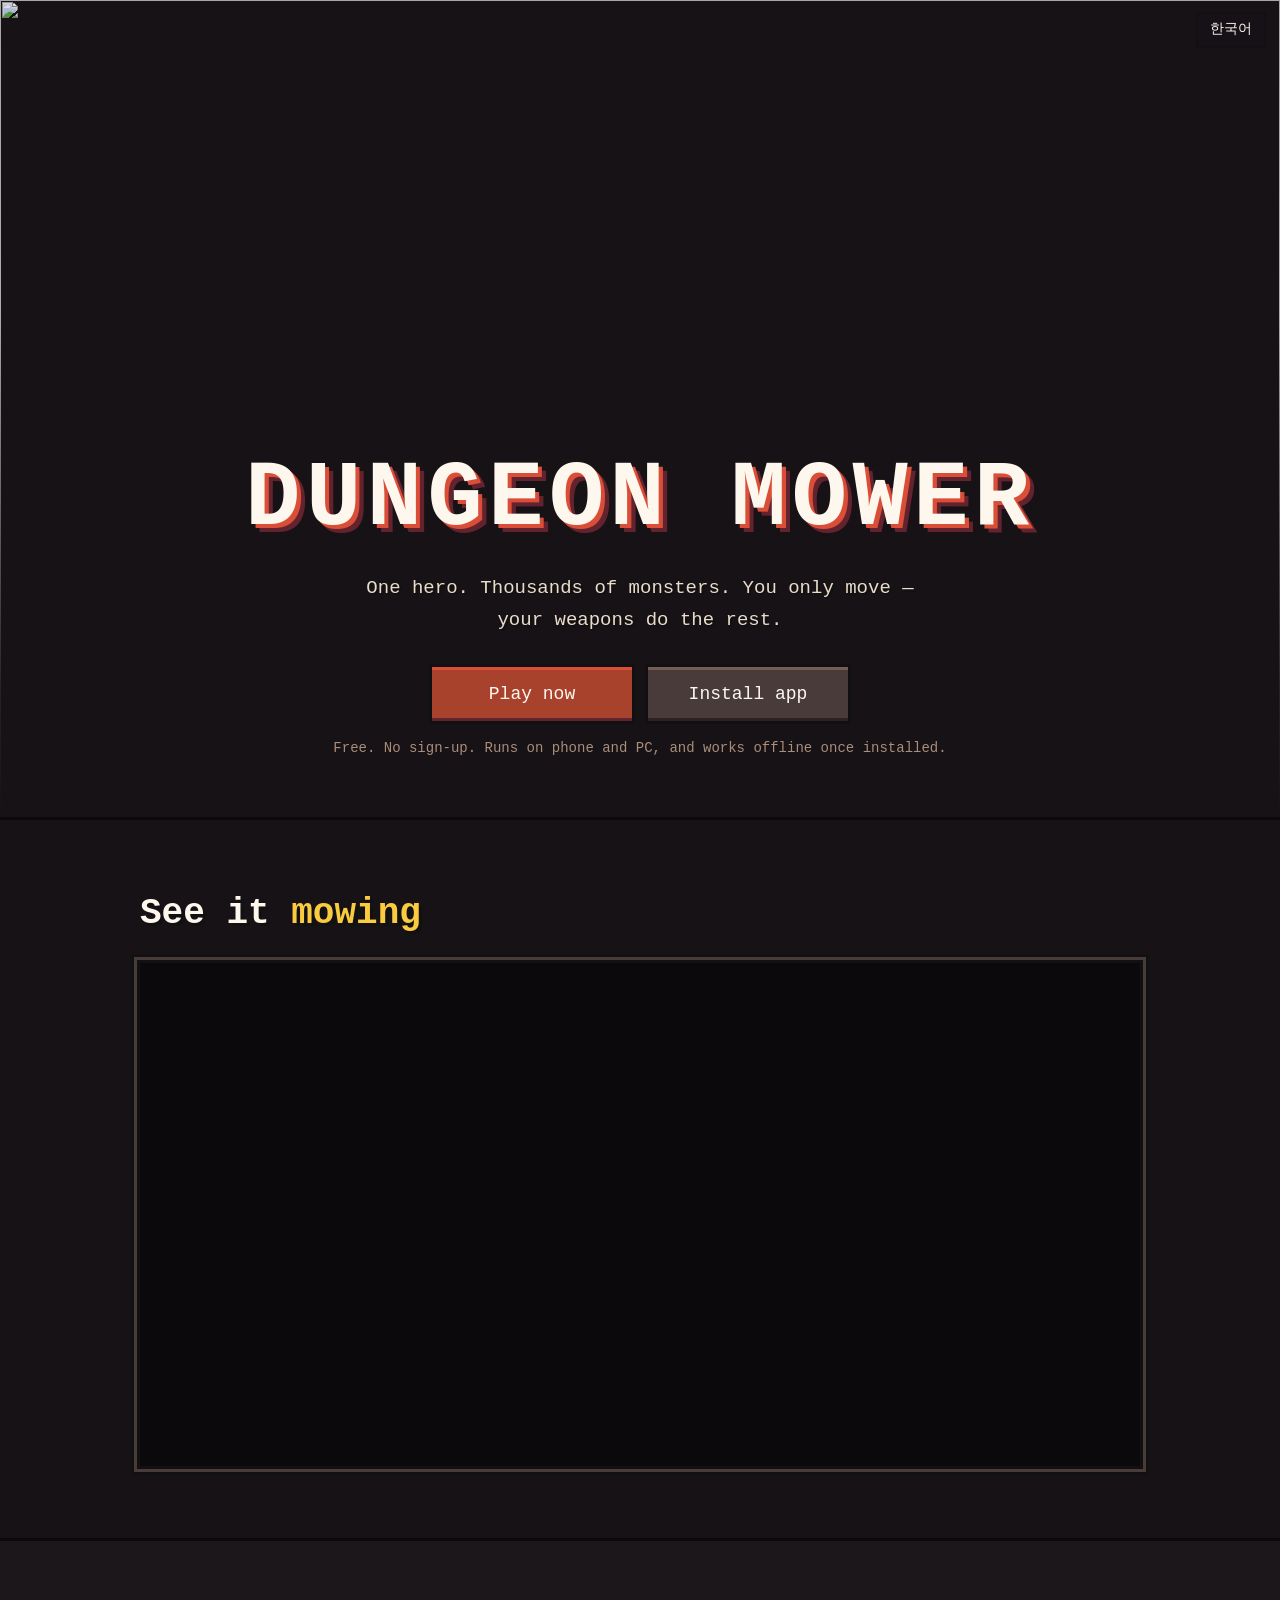
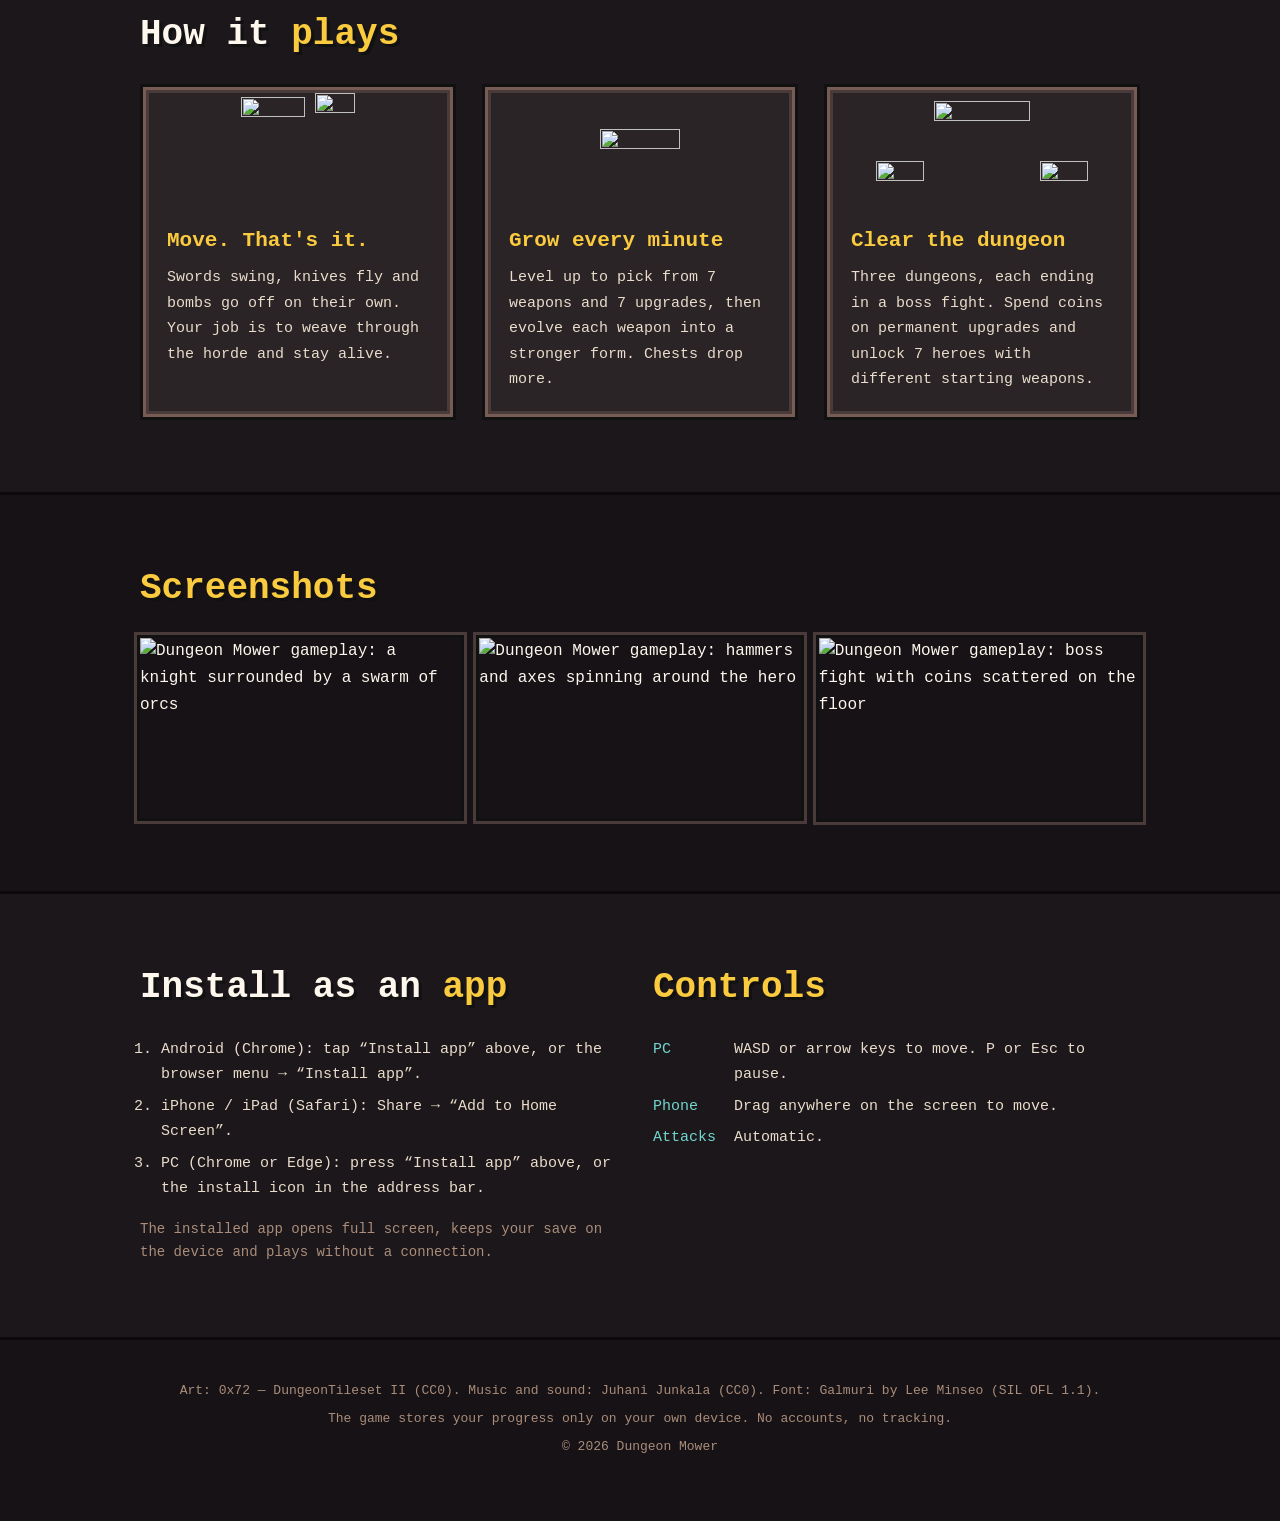
==== index.html @ 616a5a53 "Add files via upload" ====
<!DOCTYPE html>
<html lang="en">
<head>
<meta charset="utf-8">
<meta name="viewport" content="width=device-width,initial-scale=1">
<title>Dungeon Mower — Free Pixel Horde Survival Game</title>
<meta name="description" content="Dungeon Mower is a free pixel-art horde survival roguelite. One hero, thousands of monsters, 7 weapons to evolve. Play in your browser or install it as an app on phone and PC.">
<link rel="canonical" href="https://is2ui.github.io/dungeon-mower/">
<meta name="theme-color" content="#161216">
<link rel="icon" href="img/favicon.png">
<link rel="apple-touch-icon" href="img/icon-180.png">
<link rel="manifest" href="manifest.webmanifest">
<meta property="og:type" content="website">
<meta property="og:title" content="Dungeon Mower">
<meta property="og:description" content="One hero. Thousands of monsters. A free pixel-art horde survival game for browser, phone and PC.">
<meta property="og:image" content="https://is2ui.github.io/dungeon-mower/img/og.jpg">
<meta property="og:url" content="https://is2ui.github.io/dungeon-mower/">
<meta name="twitter:card" content="summary_large_image">
<script type="application/ld+json">
{"@context":"https://schema.org","@type":"VideoGame","name":"Dungeon Mower","url":"https://is2ui.github.io/dungeon-mower/","image":"https://is2ui.github.io/dungeon-mower/img/og.jpg","description":"A free pixel-art horde survival roguelite. One hero, thousands of monsters, 7 weapons to evolve, 7 heroes and 3 dungeons.","genre":["Action","Roguelite","Horde survival"],"gamePlatform":["Web browser","Android","iOS","Windows"],"applicationCategory":"Game","operatingSystem":"Any","playMode":"SinglePlayer","offers":{"@type":"Offer","price":"0","priceCurrency":"USD"}}
</script>
<style>
@font-face{font-family:'Galmuri11';src:url('play/assets/fonts/Galmuri11.woff2') format('woff2');font-display:swap}
@font-face{font-family:'Galmuri11';src:url('play/assets/fonts/Galmuri11-Bold.woff2') format('woff2');font-weight:700;font-display:swap}
:root{--ink:#fdf7ed;--dim:#aa8d7a;--bg:#161216;--panel:#2b2427;--brick:#483b3a;--mud:#775c55;--gold:#facb3e;--red:#da4e38;--teal:#72d6ce;--u:3px}
@media (max-width:720px){:root{--u:2px}}
*{box-sizing:border-box;margin:0;padding:0}
html{scroll-behavior:smooth}
body{background:var(--bg);color:var(--ink);font-family:'Galmuri11',ui-monospace,Menlo,Consolas,monospace;font-size:16px;line-height:1.7;-webkit-font-smoothing:none}
img,video{display:block;max-width:100%;height:auto}
.px{image-rendering:pixelated;image-rendering:crisp-edges}
a{color:var(--teal)}
.wrap{max-width:1040px;margin:0 auto;padding:0 20px}
/* hero */
.hero{position:relative;min-height:min(92vh,820px);display:flex;align-items:flex-end;overflow:hidden;border-bottom:var(--u) solid #0c090c}
.hero .bg{position:absolute;inset:0;width:100%;height:100%;max-width:none;object-fit:cover}
.hero::after{content:"";position:absolute;inset:0;background:linear-gradient(180deg,rgba(22,18,22,.15) 0%,rgba(22,18,22,.1) 38%,rgba(22,18,22,.9) 84%,#161216 100%)}
.hero .in{position:relative;z-index:1;width:100%;padding:0 20px 56px;text-align:center}
h1{font-weight:700;font-size:clamp(34px,8.4vw,92px);letter-spacing:.06em;line-height:1;color:var(--ink);text-shadow:.045em .045em 0 var(--red),.09em .09em 0 #62232f,.135em .135em 0 #161216}
.tag{margin:26px auto 30px;max-width:30em;color:#e9dccb;font-size:clamp(15px,2.1vw,19px);text-shadow:2px 2px 0 #111}
.btns{display:flex;gap:16px;justify-content:center;flex-wrap:wrap}
.btn{display:inline-block;font:inherit;font-size:18px;color:var(--ink);text-decoration:none;cursor:pointer;border:0;padding:12px 30px;background:var(--brick);box-shadow:inset 0 -3px 0 #2c2224,inset 0 3px 0 var(--mud),0 0 0 3px #111;min-width:200px}
.btn.big{background:#a8422c;box-shadow:inset 0 -3px 0 #62232f,inset 0 3px 0 var(--red),0 0 0 3px #111}
.btn:hover,.btn:focus-visible{filter:brightness(1.15);outline:0}
.btn:active{transform:translateY(2px)}
.note{margin-top:16px;color:var(--dim);font-size:14px}
/* sections */
section{padding:72px 0}
h2{font-weight:700;font-size:clamp(24px,4vw,36px);line-height:1.2;margin-bottom:28px;text-shadow:3px 3px 0 #111}
h2 b{color:var(--gold);font-weight:700}
.screen{background:#0c090c;padding:var(--u);box-shadow:0 0 0 var(--u) #111,0 0 0 calc(var(--u)*2) var(--brick),0 0 0 calc(var(--u)*3) #111}
.screen video{width:100%;height:auto}
.cards{display:grid;grid-template-columns:repeat(3,1fr);gap:26px;margin-top:8px}
@media (max-width:820px){.cards{grid-template-columns:1fr}}
.card{background:var(--panel);border:3px solid #111;box-shadow:inset 0 0 0 3px var(--mud),inset 0 0 0 6px var(--brick);padding:26px 24px 24px}
.card .ico{height:96px;display:flex;align-items:flex-end;justify-content:center;gap:10px;margin-bottom:14px}
.card h3{font-weight:700;font-size:21px;color:var(--gold);margin-bottom:6px}
.card p{color:#e9dccb;font-size:15px}
.shots{display:grid;grid-template-columns:repeat(3,1fr);gap:18px}
@media (max-width:820px){.shots{grid-template-columns:1fr}}
.shots img{width:100%;box-shadow:0 0 0 3px #111,0 0 0 6px var(--brick)}
.two{display:grid;grid-template-columns:1fr 1fr;gap:26px}
@media (max-width:820px){.two{grid-template-columns:1fr}}
dl{display:grid;grid-template-columns:auto 1fr;gap:6px 18px;font-size:15px}
dt{color:var(--teal);white-space:nowrap}
dd{color:#e9dccb}
ol{padding-left:1.4em;color:#e9dccb;font-size:15px}
ol li{margin-bottom:6px}
.alt{background:#1c171b;border-top:3px solid #0c090c;border-bottom:3px solid #0c090c}
footer{padding:40px 0 56px;color:var(--dim);font-size:13px;text-align:center}
footer p{margin-bottom:6px}
.lang{position:absolute;z-index:2;top:14px;right:16px;font:inherit;font-size:14px;color:var(--ink);background:rgba(22,18,22,.7);border:0;box-shadow:0 0 0 2px #111;padding:4px 12px;cursor:pointer}
</style>
</head>
<body>
<header class="hero">
  <img class="bg px" src="img/hero.png" alt="" width="1920" height="1080">
  <button class="lang" id="lang" type="button">한국어</button>
  <div class="in">
    <h1>DUNGEON MOWER</h1>
    <p class="tag" data-t="tag">One hero. Thousands of monsters. You only move — your weapons do the rest.</p>
    <div class="btns">
      <a class="btn big" href="play/" data-t="play">Play now</a>
      <button class="btn" id="install" type="button" data-t="install">Install app</button>
    </div>
    <p class="note" data-t="note">Free. No sign-up. Runs on phone and PC, and works offline once installed.</p>
  </div>
</header>

<main>
<section>
  <div class="wrap">
    <h2 data-t="h_video">See it <b>mowing</b></h2>
    <div class="screen"><video src="img/gameplay.mp4" poster="img/cover.png" autoplay muted loop playsinline preload="metadata" width="1920" height="1080"></video></div>
  </div>
</section>

<section class="alt">
  <div class="wrap">
    <h2 data-t="h_how">How it <b>plays</b></h2>
    <div class="cards">
      <div class="card">
        <div class="ico"><img class="px" src="img/s-knight.png" width="64" height="112" alt=""><img class="px" src="img/s-sword.png" width="40" height="116" alt=""></div>
        <h3 data-t="c1h">Move. That's it.</h3>
        <p data-t="c1p">Swords swing, knives fly and bombs go off on their own. Your job is to weave through the horde and stay alive.</p>
      </div>
      <div class="card">
        <div class="ico"><img class="px" src="img/s-chest.png" width="80" height="80" alt=""></div>
        <h3 data-t="c2h">Grow every minute</h3>
        <p data-t="c2p">Level up to pick from 7 weapons and 7 upgrades, then evolve each weapon into a stronger form. Chests drop more.</p>
      </div>
      <div class="card">
        <div class="ico"><img class="px" src="img/s-goblin.png" width="48" height="48" alt=""><img class="px" src="img/s-demon.png" width="96" height="108" alt=""><img class="px" src="img/s-skelet.png" width="48" height="48" alt=""></div>
        <h3 data-t="c3h">Clear the dungeon</h3>
        <p data-t="c3p">Three dungeons, each ending in a boss fight. Spend coins on permanent upgrades and unlock 7 heroes with different starting weapons.</p>
      </div>
    </div>
  </div>
</section>

<section>
  <div class="wrap">
    <h2 data-t="h_shots"><b>Screenshots</b></h2>
    <div class="shots">
      <img src="img/shot-1.jpg" width="1920" height="1080" alt="Dungeon Mower gameplay: a knight surrounded by a swarm of orcs">
      <img src="img/shot-2.jpg" width="1920" height="1080" alt="Dungeon Mower gameplay: hammers and axes spinning around the hero">
      <img src="img/shot-3.jpg" width="1920" height="1080" alt="Dungeon Mower gameplay: boss fight with coins scattered on the floor">
    </div>
  </div>
</section>

<section class="alt" id="get">
  <div class="wrap two">
    <div>
      <h2 data-t="h_install">Install as an <b>app</b></h2>
      <ol>
        <li data-t="i1">Android (Chrome): tap “Install app” above, or the browser menu → “Install app”.</li>
        <li data-t="i2">iPhone / iPad (Safari): Share → “Add to Home Screen”.</li>
        <li data-t="i3">PC (Chrome or Edge): press “Install app” above, or the install icon in the address bar.</li>
      </ol>
      <p class="note" data-t="i4">The installed app opens full screen, keeps your save on the device and plays without a connection.</p>
    </div>
    <div>
      <h2 data-t="h_ctrl"><b>Controls</b></h2>
      <dl>
        <dt data-t="k1">PC</dt><dd data-t="v1">WASD or arrow keys to move. P or Esc to pause.</dd>
        <dt data-t="k2">Phone</dt><dd data-t="v2">Drag anywhere on the screen to move.</dd>
        <dt data-t="k3">Attacks</dt><dd data-t="v3">Automatic.</dd>
      </dl>
    </div>
  </div>
</section>
</main>

<footer>
  <div class="wrap">
    <p data-t="f1">Art: 0x72 — DungeonTileset II (CC0). Music and sound: Juhani Junkala (CC0). Font: Galmuri by Lee Minseo (SIL OFL 1.1).</p>
    <p data-t="f2">The game stores your progress only on your own device. No accounts, no tracking.</p>
    <p>© 2026 Dungeon Mower</p>
  </div>
</footer>

<script>
(function(){
  var KO={tag:'영웅 하나, 몬스터 수천 마리. 당신은 움직이기만 하면 됩니다. 공격은 무기가 알아서 합니다.',play:'지금 플레이',install:'앱 설치',note:'무료. 가입 없음. 폰과 PC에서 되고, 설치하면 인터넷 없이도 됩니다.',
  h_video:'이렇게 <b>쓸어버립니다</b>',h_how:'게임 <b>방식</b>',c1h:'움직이기만 하세요',c1p:'검은 알아서 휘둘러지고, 단검은 날아가고, 폭탄은 터집니다. 몬스터 떼 사이를 빠져나가며 살아남으세요.',c2h:'매 분 강해집니다',c2p:'레벨이 오르면 무기 7종과 강화 7종 중에서 고르고, 무기를 더 강한 형태로 진화시킵니다. 상자에서도 나옵니다.',c3h:'던전을 깨세요',c3p:'던전은 셋, 마지막은 보스전입니다. 모은 코인으로 영구 강화를 사고, 시작 무기가 다른 영웅 7명을 해금하세요.',
  h_shots:'<b>스크린샷</b>',h_install:'<b>앱</b>으로 설치',i1:'안드로이드(크롬): 위의 “앱 설치”를 누르거나, 브라우저 메뉴 → “앱 설치”.',i2:'아이폰·아이패드(사파리): 공유 → “홈 화면에 추가”.',i3:'PC(크롬·엣지): 위의 “앱 설치”를 누르거나, 주소창의 설치 아이콘.',i4:'설치한 앱은 전체 화면으로 열리고, 저장은 기기에 남으며, 인터넷 없이도 됩니다.',
  h_ctrl:'<b>조작법</b>',k1:'PC',v1:'WASD 또는 방향키로 이동. P 또는 Esc로 일시정지.',k2:'폰',v2:'화면 아무 곳이나 드래그해서 이동.',k3:'공격',v3:'자동.',
  f1:'그림: 0x72 — DungeonTileset II (CC0). 음악·효과음: Juhani Junkala (CC0). 글꼴: 갈무리, 이민서 (SIL OFL 1.1).',f2:'진행 상황은 이 기기에만 저장됩니다. 계정도, 추적도 없습니다.'};
  var EN={},els=document.querySelectorAll('[data-t]'),lang='en',btn=document.getElementById('lang');
  els.forEach(function(e){EN[e.dataset.t]=e.innerHTML;});
  function set(l){lang=l;document.documentElement.lang=l;els.forEach(function(e){e.innerHTML=(l==='ko'?KO:EN)[e.dataset.t];});btn.textContent=l==='ko'?'English':'한국어';try{localStorage.setItem('dm.site.lang',l);}catch(e){}}
  var saved=null;try{saved=localStorage.getItem('dm.site.lang');}catch(e){}
  if(saved==='ko'||(!saved&&/^ko\b/i.test(navigator.language||'')))set('ko');
  btn.onclick=function(){set(lang==='ko'?'en':'ko');};
  // install
  var deferred=null,ib=document.getElementById('install');
  addEventListener('beforeinstallprompt',function(e){e.preventDefault();deferred=e;});
  ib.onclick=function(){ if(deferred){deferred.prompt();deferred.userChoice.finally(function(){deferred=null;});} else {document.getElementById('get').scrollIntoView();} };
  addEventListener('appinstalled',function(){ib.style.display='none';});
  if('serviceWorker' in navigator)addEventListener('load',function(){navigator.serviceWorker.register('sw.js').catch(function(){});});
})();
</script>
</body>
</html>
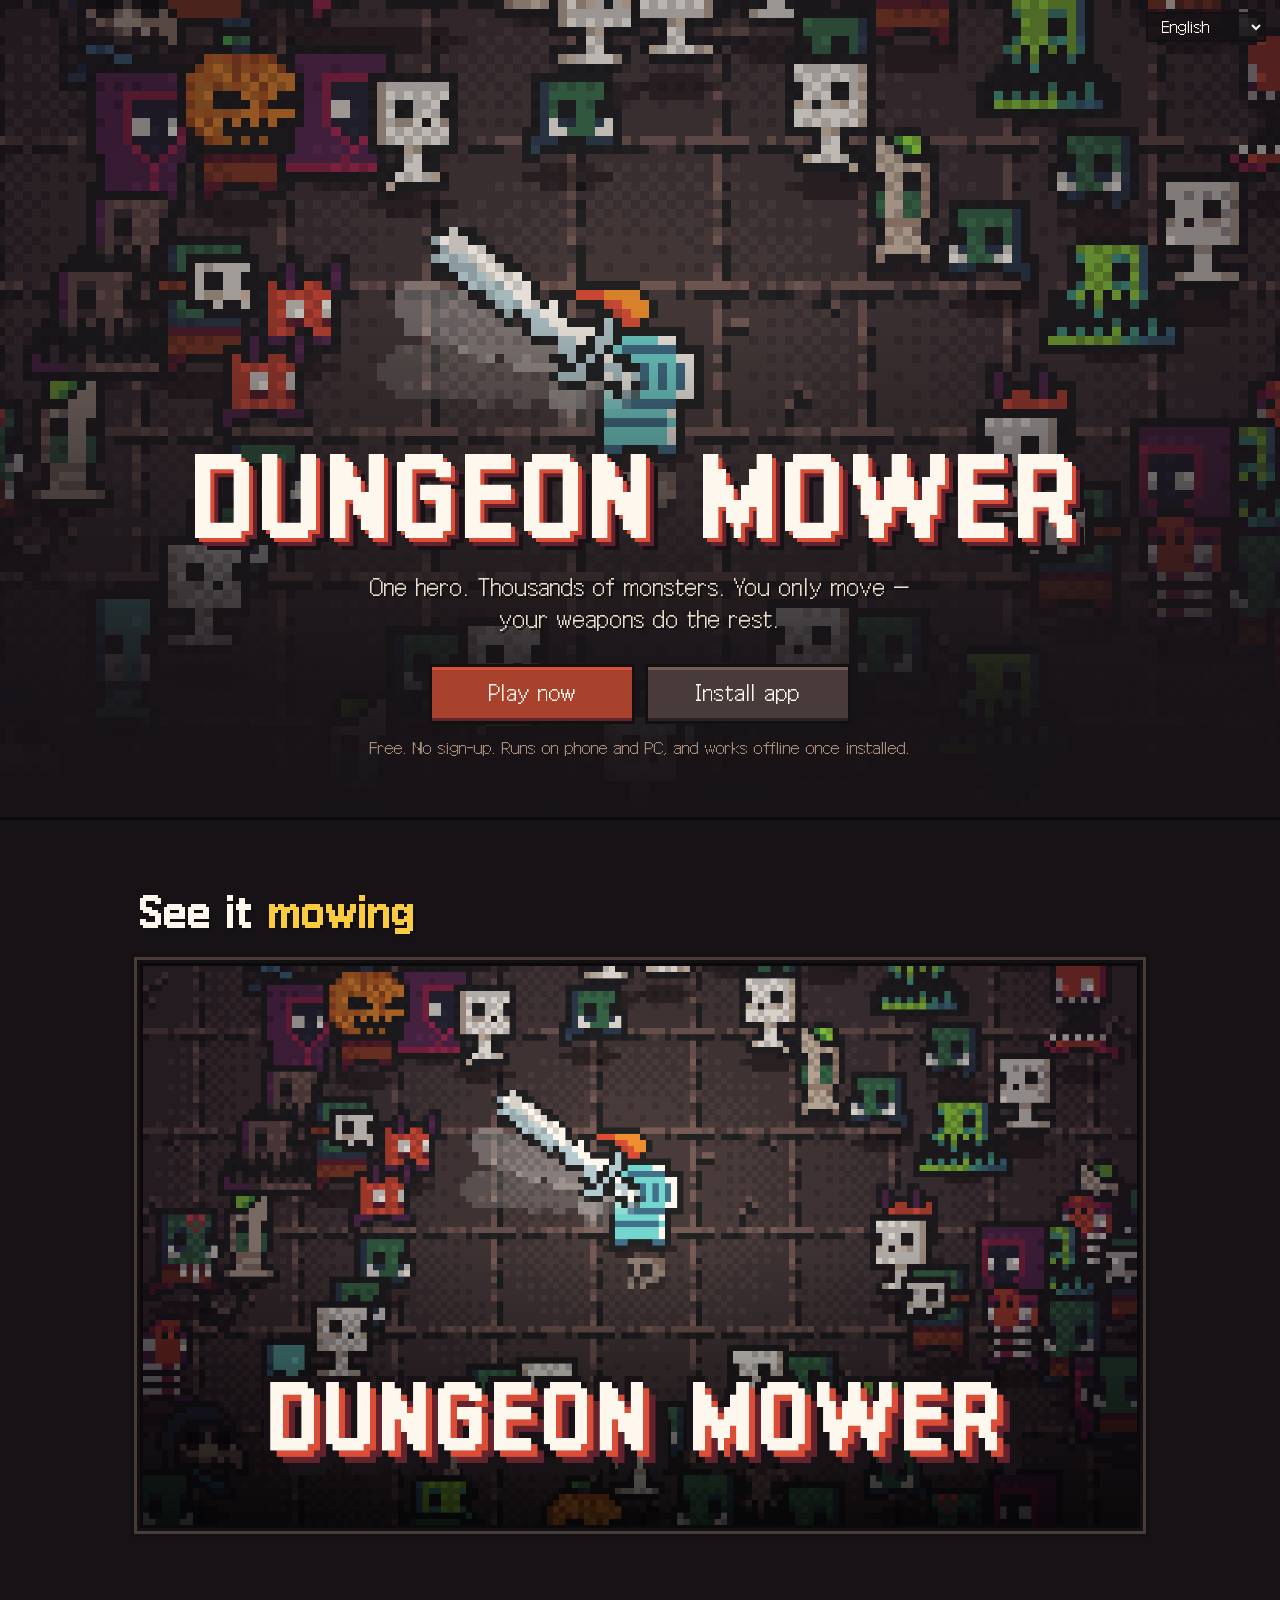
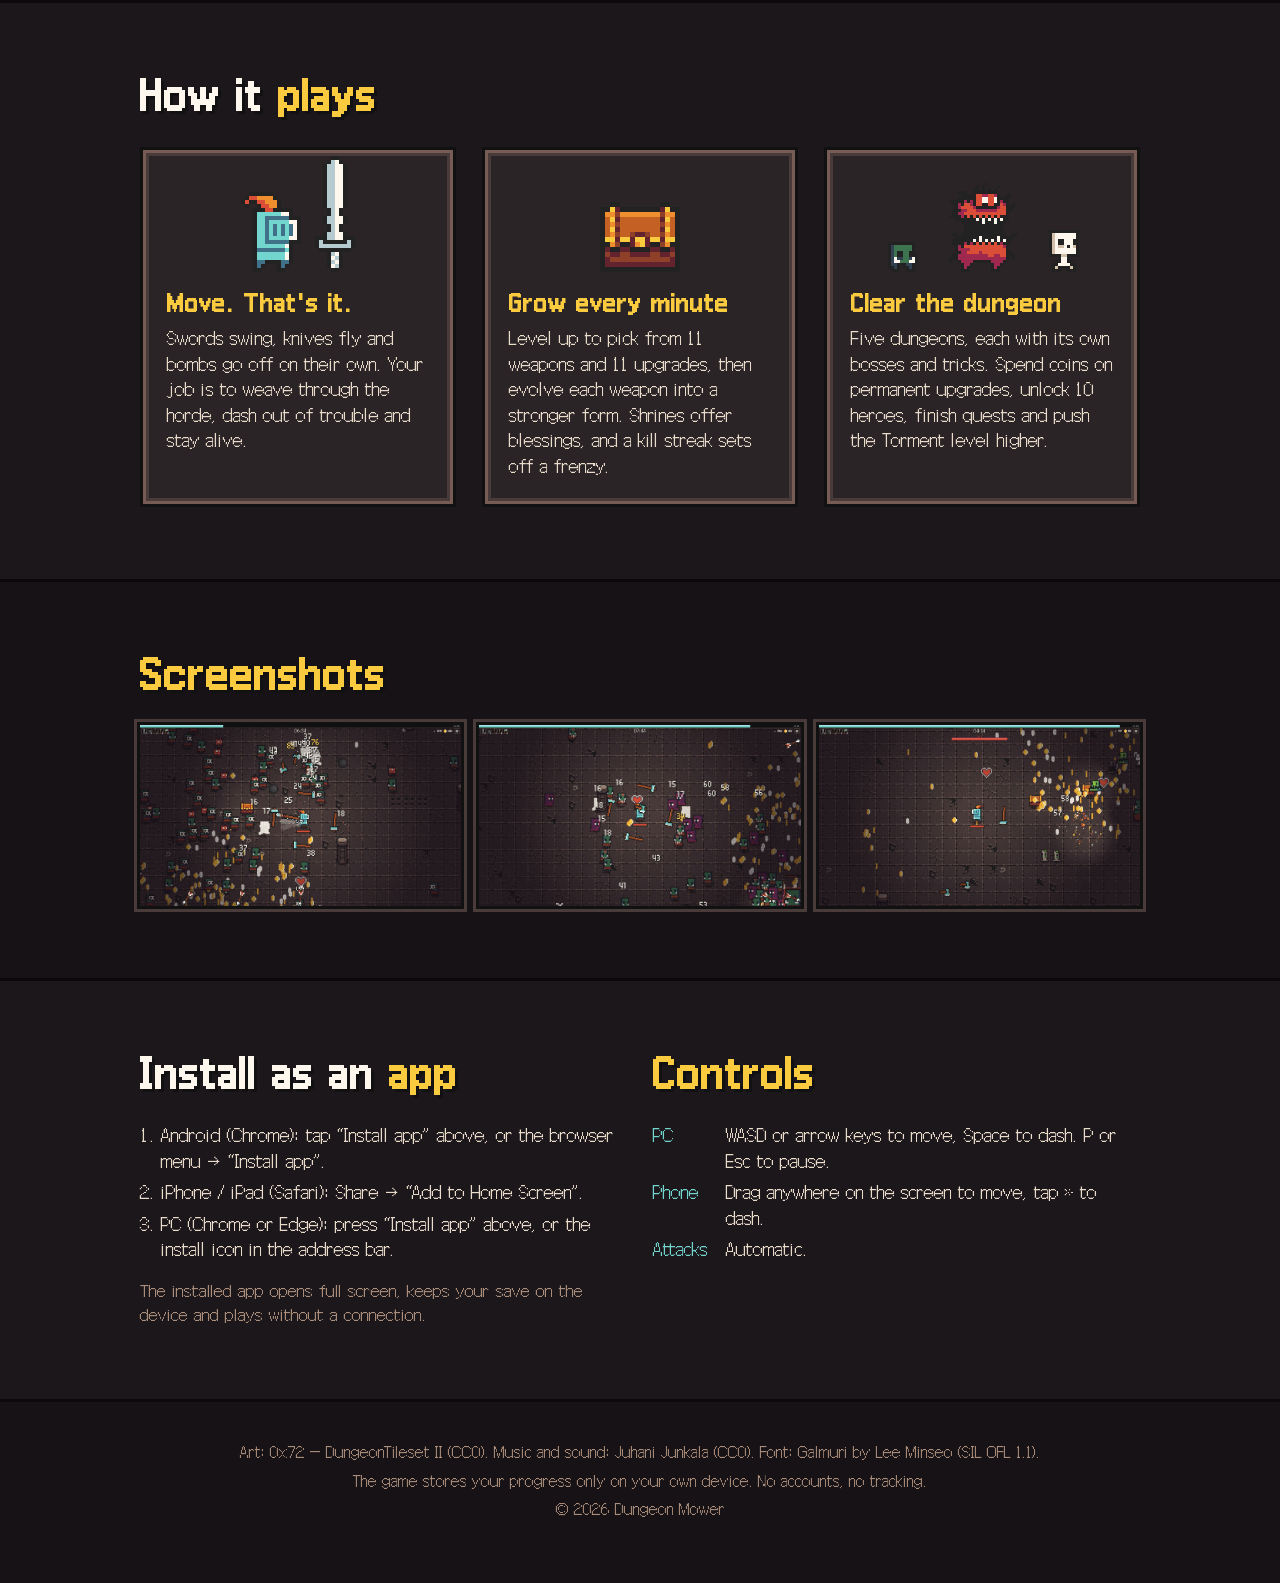
==== commit f4421d27: "Add files via upload" ====
--- a/index.html
+++ b/index.html
@@ -4,7 +4,7 @@
 <meta charset="utf-8">
 <meta name="viewport" content="width=device-width,initial-scale=1">
 <title>Dungeon Mower — Free Pixel Horde Survival Game</title>
-<meta name="description" content="Dungeon Mower is a free pixel-art horde survival roguelite. One hero, thousands of monsters, 7 weapons to evolve. Play in your browser or install it as an app on phone and PC.">
+<meta name="description" content="Dungeon Mower is a free pixel-art horde survival roguelite. One hero, thousands of monsters, 11 weapons to evolve, 10 heroes and 5 dungeons. Play in your browser or install it as an app on phone and PC. 12 languages.">
 <link rel="canonical" href="https://is2ui.github.io/dungeon-mower/">
 <meta name="theme-color" content="#161216">
 <link rel="icon" href="img/favicon.png">
@@ -17,7 +17,7 @@
 <meta property="og:url" content="https://is2ui.github.io/dungeon-mower/">
 <meta name="twitter:card" content="summary_large_image">
 <script type="application/ld+json">
-{"@context":"https://schema.org","@type":"VideoGame","name":"Dungeon Mower","url":"https://is2ui.github.io/dungeon-mower/","image":"https://is2ui.github.io/dungeon-mower/img/og.jpg","description":"A free pixel-art horde survival roguelite. One hero, thousands of monsters, 7 weapons to evolve, 7 heroes and 3 dungeons.","genre":["Action","Roguelite","Horde survival"],"gamePlatform":["Web browser","Android","iOS","Windows"],"applicationCategory":"Game","operatingSystem":"Any","playMode":"SinglePlayer","offers":{"@type":"Offer","price":"0","priceCurrency":"USD"}}
+{"@context":"https://schema.org","@type":"VideoGame","name":"Dungeon Mower","url":"https://is2ui.github.io/dungeon-mower/","image":"https://is2ui.github.io/dungeon-mower/img/og.jpg","description":"A free pixel-art horde survival roguelite. One hero, thousands of monsters, 11 weapons to evolve, 10 heroes and 5 dungeons.","inLanguage":["en","ko","ja","es","pt","fr","de","it","ru","tr","pl","id"],"genre":["Action","Roguelite","Horde survival"],"gamePlatform":["Web browser","Android","iOS","Windows"],"applicationCategory":"Game","operatingSystem":"Any","playMode":"SinglePlayer","offers":{"@type":"Offer","price":"0","priceCurrency":"USD"}}
 </script>
 <style>
 @font-face{font-family:'Galmuri11';src:url('play/assets/fonts/Galmuri11.woff2') format('woff2');font-display:swap}
@@ -69,13 +69,15 @@
 .alt{background:#1c171b;border-top:3px solid #0c090c;border-bottom:3px solid #0c090c}
 footer{padding:40px 0 56px;color:var(--dim);font-size:13px;text-align:center}
 footer p{margin-bottom:6px}
-.lang{position:absolute;z-index:2;top:14px;right:16px;font:inherit;font-size:14px;color:var(--ink);background:rgba(22,18,22,.7);border:0;box-shadow:0 0 0 2px #111;padding:4px 12px;cursor:pointer}
+.lang{position:absolute;z-index:2;top:14px;right:16px;font:inherit;font-size:14px;color:var(--ink);background:rgba(22,18,22,.8);border:0;border-radius:0;box-shadow:0 0 0 2px #111;padding:4px 10px;cursor:pointer}
+.lang option{background:#161216;color:#fdf7ed}
+html:lang(ru) h2,html:lang(ru) h3,html:lang(ru) b,html:lang(ja) h2,html:lang(ja) h3,html:lang(ja) b,html:lang(tr) h2,html:lang(tr) h3,html:lang(tr) b,html:lang(pl) h2,html:lang(pl) h3,html:lang(pl) b{font-weight:400}
 </style>
 </head>
 <body>
 <header class="hero">
   <img class="bg px" src="img/hero.png" alt="" width="1920" height="1080">
-  <button class="lang" id="lang" type="button">한국어</button>
+  <select class="lang" id="lang" aria-label="Language"></select>
   <div class="in">
     <h1>DUNGEON MOWER</h1>
     <p class="tag" data-t="tag">One hero. Thousands of monsters. You only move — your weapons do the rest.</p>
@@ -102,17 +104,17 @@
       <div class="card">
         <div class="ico"><img class="px" src="img/s-knight.png" width="64" height="112" alt=""><img class="px" src="img/s-sword.png" width="40" height="116" alt=""></div>
         <h3 data-t="c1h">Move. That's it.</h3>
-        <p data-t="c1p">Swords swing, knives fly and bombs go off on their own. Your job is to weave through the horde and stay alive.</p>
+        <p data-t="c1p">Swords swing, knives fly and bombs go off on their own. Your job is to weave through the horde, dash out of trouble and stay alive.</p>
       </div>
       <div class="card">
         <div class="ico"><img class="px" src="img/s-chest.png" width="80" height="80" alt=""></div>
         <h3 data-t="c2h">Grow every minute</h3>
-        <p data-t="c2p">Level up to pick from 7 weapons and 7 upgrades, then evolve each weapon into a stronger form. Chests drop more.</p>
+        <p data-t="c2p">Level up to pick from 11 weapons and 11 upgrades, then evolve each weapon into a stronger form. Shrines offer blessings, and a kill streak sets off a frenzy.</p>
       </div>
       <div class="card">
         <div class="ico"><img class="px" src="img/s-goblin.png" width="48" height="48" alt=""><img class="px" src="img/s-demon.png" width="96" height="108" alt=""><img class="px" src="img/s-skelet.png" width="48" height="48" alt=""></div>
         <h3 data-t="c3h">Clear the dungeon</h3>
-        <p data-t="c3p">Three dungeons, each ending in a boss fight. Spend coins on permanent upgrades and unlock 7 heroes with different starting weapons.</p>
+        <p data-t="c3p">Five dungeons, each with its own bosses and tricks. Spend coins on permanent upgrades, unlock 10 heroes, finish quests and push the Torment level higher.</p>
       </div>
     </div>
   </div>
@@ -143,8 +145,8 @@
     <div>
       <h2 data-t="h_ctrl"><b>Controls</b></h2>
       <dl>
-        <dt data-t="k1">PC</dt><dd data-t="v1">WASD or arrow keys to move. P or Esc to pause.</dd>
-        <dt data-t="k2">Phone</dt><dd data-t="v2">Drag anywhere on the screen to move.</dd>
+        <dt data-t="k1">PC</dt><dd data-t="v1">WASD or arrow keys to move, Space to dash. P or Esc to pause.</dd>
+        <dt data-t="k2">Phone</dt><dd data-t="v2">Drag anywhere on the screen to move, tap » to dash.</dd>
         <dt data-t="k3">Attacks</dt><dd data-t="v3">Automatic.</dd>
       </dl>
     </div>
@@ -162,17 +164,15 @@
 
 <script>
 (function(){
-  var KO={tag:'영웅 하나, 몬스터 수천 마리. 당신은 움직이기만 하면 됩니다. 공격은 무기가 알아서 합니다.',play:'지금 플레이',install:'앱 설치',note:'무료. 가입 없음. 폰과 PC에서 되고, 설치하면 인터넷 없이도 됩니다.',
-  h_video:'이렇게 <b>쓸어버립니다</b>',h_how:'게임 <b>방식</b>',c1h:'움직이기만 하세요',c1p:'검은 알아서 휘둘러지고, 단검은 날아가고, 폭탄은 터집니다. 몬스터 떼 사이를 빠져나가며 살아남으세요.',c2h:'매 분 강해집니다',c2p:'레벨이 오르면 무기 7종과 강화 7종 중에서 고르고, 무기를 더 강한 형태로 진화시킵니다. 상자에서도 나옵니다.',c3h:'던전을 깨세요',c3p:'던전은 셋, 마지막은 보스전입니다. 모은 코인으로 영구 강화를 사고, 시작 무기가 다른 영웅 7명을 해금하세요.',
-  h_shots:'<b>스크린샷</b>',h_install:'<b>앱</b>으로 설치',i1:'안드로이드(크롬): 위의 “앱 설치”를 누르거나, 브라우저 메뉴 → “앱 설치”.',i2:'아이폰·아이패드(사파리): 공유 → “홈 화면에 추가”.',i3:'PC(크롬·엣지): 위의 “앱 설치”를 누르거나, 주소창의 설치 아이콘.',i4:'설치한 앱은 전체 화면으로 열리고, 저장은 기기에 남으며, 인터넷 없이도 됩니다.',
-  h_ctrl:'<b>조작법</b>',k1:'PC',v1:'WASD 또는 방향키로 이동. P 또는 Esc로 일시정지.',k2:'폰',v2:'화면 아무 곳이나 드래그해서 이동.',k3:'공격',v3:'자동.',
-  f1:'그림: 0x72 — DungeonTileset II (CC0). 음악·효과음: Juhani Junkala (CC0). 글꼴: 갈무리, 이민서 (SIL OFL 1.1).',f2:'진행 상황은 이 기기에만 저장됩니다. 계정도, 추적도 없습니다.'};
-  var EN={},els=document.querySelectorAll('[data-t]'),lang='en',btn=document.getElementById('lang');
-  els.forEach(function(e){EN[e.dataset.t]=e.innerHTML;});
-  function set(l){lang=l;document.documentElement.lang=l;els.forEach(function(e){e.innerHTML=(l==='ko'?KO:EN)[e.dataset.t];});btn.textContent=l==='ko'?'English':'한국어';try{localStorage.setItem('dm.site.lang',l);}catch(e){}}
+  var TR={"ko": {"_n": "한국어", "tag": "영웅 하나, 몬스터 수천 마리. 당신은 움직이기만 하면 됩니다. 공격은 무기가 알아서 합니다.", "play": "지금 플레이", "install": "앱 설치", "note": "무료. 가입 없음. 폰과 PC에서 되고, 설치하면 인터넷 없이도 됩니다.", "h_video": "이렇게 <b>쓸어버립니다</b>", "h_how": "게임 <b>방식</b>", "c1h": "움직이기만 하세요", "c1p": "검은 알아서 휘둘러지고, 단검은 날아가고, 폭탄은 터집니다. 몬스터 떼 사이를 빠져나가고, 위험하면 대시로 벗어나 살아남으세요.", "c2h": "매 분 강해집니다", "c2p": "레벨이 오르면 무기 11종과 강화 11종 중에서 고르고, 무기를 더 강한 형태로 진화시킵니다. 제단은 축복을 주고, 연속 처치는 광란을 부릅니다.", "c3h": "던전을 깨세요", "c3p": "던전은 다섯, 저마다 보스와 함정이 다릅니다. 코인으로 영구 강화를 사고, 영웅 10명을 해금하고, 퀘스트를 끝내고, 고난 단계를 올려 보세요.", "h_shots": "<b>스크린샷</b>", "h_install": "<b>앱</b>으로 설치", "i1": "안드로이드(크롬): 위의 “앱 설치”를 누르거나, 브라우저 메뉴 → “앱 설치”.", "i2": "아이폰·아이패드(사파리): 공유 → “홈 화면에 추가”.", "i3": "PC(크롬·엣지): 위의 “앱 설치”를 누르거나, 주소창의 설치 아이콘.", "i4": "설치한 앱은 전체 화면으로 열리고, 저장은 기기에 남으며, 인터넷 없이도 됩니다.", "h_ctrl": "<b>조작법</b>", "k1": "PC", "v1": "WASD 또는 방향키로 이동, 스페이스로 대시. P 또는 Esc로 일시정지.", "k2": "폰", "v2": "화면 아무 곳이나 드래그해서 이동, »를 눌러 대시.", "k3": "공격", "v3": "자동.", "f2": "진행 상황은 이 기기에만 저장됩니다. 계정도, 추적도 없습니다."}, "ja": {"_n": "日本語", "tag": "英雄はひとり、モンスターは数千。あなたは動くだけ。攻撃は武器が勝手にやってくれます。", "play": "今すぐプレイ", "install": "アプリをインストール", "note": "無料。登録不要。スマホでもPCでも動き、インストールすればオフラインでも遊べます。", "h_video": "こうやって<b>なぎ払う</b>", "h_how": "<b>遊び方</b>", "c1h": "動くだけ", "c1p": "剣は勝手に振られ、ナイフは飛び、爆弾は爆発します。群れの間をすり抜け、危ないときはダッシュで逃げて生き残りましょう。", "c2h": "毎分強くなる", "c2p": "レベルが上がるたびに11種類の武器と11種類の強化から選び、武器をより強い姿に進化させます。祭壇は祝福をくれ、連続撃破は狂乱を呼びます。", "c3h": "ダンジョンを制覇", "c3p": "ダンジョンは5つ、それぞれボスも仕掛けも違います。コインで永続強化を買い、10人の英雄を解放し、クエストをこなし、苦難の段階を上げましょう。", "h_shots": "<b>スクリーンショット</b>", "h_install": "<b>アプリ</b>として入れる", "i1": "Android（Chrome）: 上の「アプリをインストール」、またはブラウザのメニュー →「アプリをインストール」。", "i2": "iPhone / iPad（Safari）: 共有 →「ホーム画面に追加」。", "i3": "PC（Chrome / Edge）: 上の「アプリをインストール」、またはアドレスバーのインストールアイコン。", "i4": "インストールしたアプリは全画面で開き、セーブは端末に残り、オフラインでも遊べます。", "h_ctrl": "<b>操作</b>", "k1": "PC", "v1": "WASDか矢印キーで移動、スペースでダッシュ。PかEscでポーズ。", "k2": "スマホ", "v2": "画面のどこでもドラッグして移動、»でダッシュ。", "k3": "攻撃", "v3": "自動。", "f2": "進行状況はこの端末にだけ保存されます。アカウントも追跡もありません。"}, "es": {"_n": "Español", "tag": "Un héroe. Miles de monstruos. Tú solo te mueves: tus armas hacen el resto.", "play": "Jugar ahora", "install": "Instalar app", "note": "Gratis. Sin registro. Funciona en móvil y PC, y sin conexión una vez instalado.", "h_video": "Así se <b>siega</b>", "h_how": "Cómo se <b>juega</b>", "c1h": "Muévete. Nada más.", "c1p": "Las espadas cortan, los cuchillos vuelan y las bombas estallan solas. Lo tuyo es colarte entre la horda, esquivar el peligro y seguir vivo.", "c2h": "Más fuerte cada minuto", "c2p": "Al subir de nivel eliges entre 11 armas y 11 mejoras, y luego evolucionas cada arma a una forma más fuerte. Los santuarios dan bendiciones y una racha de bajas desata el frenesí.", "c3h": "Limpia la mazmorra", "c3p": "Cinco mazmorras, cada una con sus jefes y sus trampas. Gasta monedas en mejoras permanentes, desbloquea 10 héroes, cumple misiones y sube el nivel de Tormento.", "h_shots": "<b>Capturas</b>", "h_install": "Instálalo como <b>app</b>", "i1": "Android (Chrome): toca «Instalar app» arriba, o el menú del navegador → «Instalar app».", "i2": "iPhone / iPad (Safari): Compartir → «Añadir a pantalla de inicio».", "i3": "PC (Chrome o Edge): pulsa «Instalar app» arriba, o el icono de instalar de la barra de direcciones.", "i4": "La app instalada se abre a pantalla completa, guarda la partida en el dispositivo y funciona sin conexión.", "h_ctrl": "<b>Controles</b>", "k1": "PC", "v1": "WASD o flechas para moverte, Espacio para esquivar. P o Esc para pausar.", "k2": "Móvil", "v2": "Arrastra en cualquier parte para moverte, toca » para esquivar.", "k3": "Ataques", "v3": "Automáticos.", "f2": "El juego guarda tu progreso solo en tu dispositivo. Sin cuentas ni rastreo."}, "pt": {"_n": "Português", "tag": "Um herói. Milhares de monstros. Você só se move — as armas fazem o resto.", "play": "Jogar agora", "install": "Instalar app", "note": "Grátis. Sem cadastro. Roda no celular e no PC, e funciona offline depois de instalado.", "h_video": "Veja a <b>ceifa</b>", "h_how": "Como se <b>joga</b>", "c1h": "Mova-se. Só isso.", "c1p": "Espadas cortam, facas voam e bombas explodem sozinhas. Seu trabalho é costurar pela horda, esquivar do perigo e continuar vivo.", "c2h": "Mais forte a cada minuto", "c2p": "Ao subir de nível você escolhe entre 11 armas e 11 melhorias, e depois evolui cada arma para uma forma mais forte. Santuários dão bênçãos, e uma sequência de abates dispara o frenesi.", "c3h": "Limpe a masmorra", "c3p": "Cinco masmorras, cada uma com seus chefes e truques. Gaste moedas em melhorias permanentes, libere 10 heróis, conclua missões e suba o nível de Tormento.", "h_shots": "<b>Capturas de tela</b>", "h_install": "Instale como <b>app</b>", "i1": "Android (Chrome): toque em “Instalar app” acima, ou no menu do navegador → “Instalar app”.", "i2": "iPhone / iPad (Safari): Compartilhar → “Adicionar à Tela de Início”.", "i3": "PC (Chrome ou Edge): clique em “Instalar app” acima, ou no ícone de instalação na barra de endereço.", "i4": "O app instalado abre em tela cheia, guarda o progresso no aparelho e funciona sem conexão.", "h_ctrl": "<b>Controles</b>", "k1": "PC", "v1": "WASD ou setas para mover, Espaço para esquivar. P ou Esc para pausar.", "k2": "Celular", "v2": "Arraste em qualquer lugar para mover, toque em » para esquivar.", "k3": "Ataques", "v3": "Automáticos.", "f2": "O jogo guarda seu progresso apenas no seu aparelho. Sem contas, sem rastreamento."}, "fr": {"_n": "Français", "tag": "Un héros. Des milliers de monstres. Vous ne faites que bouger : vos armes font le reste.", "play": "Jouer", "install": "Installer l'appli", "note": "Gratuit. Sans inscription. Fonctionne sur mobile et PC, et hors ligne une fois installé.", "h_video": "Le <b>fauchage</b> en action", "h_how": "Comment on <b>joue</b>", "c1h": "Bougez. C'est tout.", "c1p": "Les épées frappent, les couteaux volent et les bombes explosent toutes seules. À vous de vous faufiler dans la horde, d'esquiver le danger et de rester en vie.", "c2h": "Plus fort chaque minute", "c2p": "À chaque niveau, choisissez parmi 11 armes et 11 améliorations, puis faites évoluer chaque arme. Les autels offrent des bénédictions, et une série de victimes déclenche la frénésie.", "c3h": "Nettoyez le donjon", "c3p": "Cinq donjons, chacun avec ses boss et ses pièges. Dépensez vos pièces en améliorations permanentes, débloquez 10 héros, terminez les quêtes et montez le niveau de Tourment.", "h_shots": "<b>Captures d'écran</b>", "h_install": "Installez-le comme une <b>appli</b>", "i1": "Android (Chrome) : touchez « Installer l'appli » ci-dessus, ou le menu du navigateur → « Installer l'application ».", "i2": "iPhone / iPad (Safari) : Partager → « Sur l'écran d'accueil ».", "i3": "PC (Chrome ou Edge) : cliquez sur « Installer l'appli » ci-dessus, ou sur l'icône d'installation de la barre d'adresse.", "i4": "L'appli installée s'ouvre en plein écran, garde la sauvegarde sur l'appareil et fonctionne hors ligne.", "h_ctrl": "<b>Commandes</b>", "k1": "PC", "v1": "ZQSD ou flèches pour bouger, Espace pour esquiver. P ou Échap pour la pause.", "k2": "Mobile", "v2": "Glissez n'importe où pour bouger, touchez » pour esquiver.", "k3": "Attaques", "v3": "Automatiques.", "f2": "Le jeu enregistre votre progression uniquement sur votre appareil. Ni compte, ni pistage."}, "de": {"_n": "Deutsch", "tag": "Ein Held. Tausende Monster. Du bewegst dich nur — den Rest erledigen deine Waffen.", "play": "Jetzt spielen", "install": "App installieren", "note": "Kostenlos. Ohne Anmeldung. Läuft auf Handy und PC und nach der Installation auch offline.", "h_video": "So wird <b>gemäht</b>", "h_how": "So wird <b>gespielt</b>", "c1h": "Beweg dich. Mehr nicht.", "c1p": "Schwerter schlagen, Messer fliegen und Bomben gehen von selbst hoch. Deine Aufgabe: durch die Horde schlängeln, der Gefahr ausweichen und am Leben bleiben.", "c2h": "Jede Minute stärker", "c2p": "Beim Stufenaufstieg wählst du aus 11 Waffen und 11 Verbesserungen und entwickelst jede Waffe zu einer stärkeren Form. Schreine schenken Segen, und eine Serie von Kills löst die Raserei aus.", "c3h": "Räum das Verlies", "c3p": "Fünf Verliese, jedes mit eigenen Bossen und Tücken. Gib Münzen für dauerhafte Verbesserungen aus, schalte 10 Helden frei, erledige Aufgaben und treibe die Qual-Stufe nach oben.", "h_shots": "<b>Screenshots</b>", "h_install": "Als <b>App</b> installieren", "i1": "Android (Chrome): oben auf „App installieren“ tippen oder im Browsermenü → „App installieren“.", "i2": "iPhone / iPad (Safari): Teilen → „Zum Home-Bildschirm“.", "i3": "PC (Chrome oder Edge): oben auf „App installieren“ klicken oder auf das Installationssymbol in der Adressleiste.", "i4": "Die installierte App öffnet sich im Vollbild, speichert auf dem Gerät und läuft ohne Verbindung.", "h_ctrl": "<b>Steuerung</b>", "k1": "PC", "v1": "WASD oder Pfeiltasten zum Bewegen, Leertaste zum Ausweichen. P oder Esc für Pause.", "k2": "Handy", "v2": "Irgendwo ziehen zum Bewegen, » tippen zum Ausweichen.", "k3": "Angriffe", "v3": "Automatisch.", "f2": "Das Spiel speichert deinen Fortschritt nur auf deinem Gerät. Keine Konten, kein Tracking."}, "it": {"_n": "Italiano", "tag": "Un eroe. Migliaia di mostri. Tu ti muovi soltanto: al resto pensano le armi.", "play": "Gioca ora", "install": "Installa l'app", "note": "Gratis. Senza registrazione. Funziona su telefono e PC, e offline una volta installato.", "h_video": "Guarda come si <b>falcia</b>", "h_how": "Come si <b>gioca</b>", "c1h": "Muoviti. Tutto qui.", "c1p": "Le spade colpiscono, i coltelli volano e le bombe esplodono da sole. A te resta infilarti nell'orda, schivare il pericolo e restare vivo.", "c2h": "Più forte ogni minuto", "c2p": "A ogni livello scegli tra 11 armi e 11 potenziamenti, poi evolvi ogni arma in una forma più forte. I santuari danno benedizioni e una serie di uccisioni scatena la frenesia.", "c3h": "Ripulisci il dungeon", "c3p": "Cinque dungeon, ognuno con i suoi boss e i suoi tranelli. Spendi monete in potenziamenti permanenti, sblocca 10 eroi, completa le missioni e alza il livello di Tormento.", "h_shots": "<b>Schermate</b>", "h_install": "Installalo come <b>app</b>", "i1": "Android (Chrome): tocca «Installa l'app» qui sopra, oppure il menu del browser → «Installa app».", "i2": "iPhone / iPad (Safari): Condividi → «Aggiungi alla schermata Home».", "i3": "PC (Chrome o Edge): premi «Installa l'app» qui sopra, oppure l'icona di installazione nella barra degli indirizzi.", "i4": "L'app installata si apre a schermo intero, salva sul dispositivo e funziona senza connessione.", "h_ctrl": "<b>Comandi</b>", "k1": "PC", "v1": "WASD o frecce per muoverti, Spazio per scattare. P o Esc per la pausa.", "k2": "Telefono", "v2": "Trascina ovunque per muoverti, tocca » per scattare.", "k3": "Attacchi", "v3": "Automatici.", "f2": "Il gioco salva i progressi solo sul tuo dispositivo. Niente account, niente tracciamento."}, "ru": {"_n": "Русский", "tag": "Один герой. Тысячи монстров. Вы только двигаетесь — остальное делает оружие.", "play": "Играть", "install": "Установить приложение", "note": "Бесплатно. Без регистрации. Работает на телефоне и ПК, а после установки — и без интернета.", "h_video": "Вот так тут <b>косят</b>", "h_how": "Как в это <b>играть</b>", "c1h": "Двигайтесь. И всё.", "c1p": "Мечи рубят, ножи летят, бомбы взрываются сами. Ваше дело — лавировать в толпе, уходить рывком от опасности и оставаться в живых.", "c2h": "Сильнее с каждой минутой", "c2p": "С каждым уровнем выбирайте из 11 видов оружия и 11 улучшений, а затем превращайте оружие в более сильную форму. Алтари дают благословения, а серия убийств вызывает неистовство.", "c3h": "Зачистите подземелье", "c3p": "Пять подземелий, в каждом свои боссы и ловушки. Тратьте монеты на постоянные улучшения, откройте 10 героев, выполняйте задания и поднимайте уровень Мучения.", "h_shots": "<b>Скриншоты</b>", "h_install": "Установите как <b>приложение</b>", "i1": "Android (Chrome): нажмите «Установить приложение» выше или меню браузера → «Установить приложение».", "i2": "iPhone / iPad (Safari): «Поделиться» → «На экран „Домой“».", "i3": "ПК (Chrome или Edge): нажмите «Установить приложение» выше или значок установки в адресной строке.", "i4": "Установленное приложение открывается на весь экран, хранит сохранение на устройстве и работает без сети.", "h_ctrl": "<b>Управление</b>", "k1": "ПК", "v1": "WASD или стрелки — движение, пробел — рывок. P или Esc — пауза.", "k2": "Телефон", "v2": "Ведите пальцем по экрану, чтобы идти, нажмите » для рывка.", "k3": "Атаки", "v3": "Автоматические.", "f2": "Игра хранит прогресс только на вашем устройстве. Ни аккаунтов, ни слежки."}, "tr": {"_n": "Türkçe", "tag": "Tek kahraman. Binlerce canavar. Sen yalnızca hareket et — gerisini silahların halleder.", "play": "Hemen oyna", "install": "Uygulamayı yükle", "note": "Ücretsiz. Kayıt yok. Telefonda ve bilgisayarda çalışır, yüklendikten sonra internetsiz de oynanır.", "h_video": "İşte böyle <b>biçilir</b>", "h_how": "Nasıl <b>oynanır</b>", "c1h": "Hareket et. O kadar.", "c1p": "Kılıçlar savrulur, bıçaklar uçar, bombalar kendiliğinden patlar. Senin işin sürünün arasından sıyrılmak, tehlikeden atılarak kaçmak ve hayatta kalmak.", "c2h": "Her dakika daha güçlü", "c2p": "Seviye atladıkça 11 silah ve 11 geliştirme arasından seç, sonra her silahı daha güçlü haline evrimleştir. Sunaklar bereket verir, öldürme serisi çılgınlığı başlatır.", "c3h": "Zindanı temizle", "c3p": "Beş zindan, her birinin kendi patronları ve tuzakları var. Altınlarını kalıcı geliştirmelere harca, 10 kahramanı aç, görevleri bitir ve Azap seviyesini yükselt.", "h_shots": "<b>Ekran görüntüleri</b>", "h_install": "<b>Uygulama</b> olarak yükle", "i1": "Android (Chrome): yukarıdaki “Uygulamayı yükle”ye dokun ya da tarayıcı menüsü → “Uygulamayı yükle”.", "i2": "iPhone / iPad (Safari): Paylaş → “Ana Ekrana Ekle”.", "i3": "Bilgisayar (Chrome ya da Edge): yukarıdaki “Uygulamayı yükle”ye ya da adres çubuğundaki yükleme simgesine tıkla.", "i4": "Yüklenen uygulama tam ekran açılır, kaydı cihazda tutar ve bağlantı olmadan çalışır.", "h_ctrl": "<b>Kontroller</b>", "k1": "PC", "v1": "Hareket için WASD ya da ok tuşları, atılmak için Boşluk. Duraklatmak için P ya da Esc.", "k2": "Telefon", "v2": "Hareket için ekranda herhangi bir yeri sürükle, atılmak için » tuşuna dokun.", "k3": "Saldırılar", "v3": "Otomatik.", "f2": "Oyun ilerlemeni yalnızca kendi cihazında saklar. Hesap yok, takip yok."}, "pl": {"_n": "Polski", "tag": "Jeden bohater. Tysiące potworów. Ty się tylko ruszasz — resztę robi broń.", "play": "Graj teraz", "install": "Zainstaluj aplikację", "note": "Za darmo. Bez rejestracji. Działa na telefonie i komputerze, a po instalacji także bez internetu.", "h_video": "Tak się tu <b>kosi</b>", "h_how": "Jak się w to <b>gra</b>", "c1h": "Ruszaj się. To wszystko.", "c1p": "Miecze tną, noże lecą, a bomby wybuchają same. Twoje zadanie: lawirować w hordzie, zrywem uciekać z opresji i przeżyć.", "c2h": "Z każdą minutą silniej", "c2p": "Z każdym poziomem wybierasz spośród 11 broni i 11 ulepszeń, a potem zmieniasz broń w silniejszą formę. Kapliczki dają błogosławieństwa, a seria zabójstw wywołuje szał.", "c3h": "Wyczyść loch", "c3p": "Pięć lochów, każdy z własnymi bossami i pułapkami. Wydawaj monety na trwałe ulepszenia, odblokuj 10 bohaterów, wykonuj zadania i podnoś poziom Udręki.", "h_shots": "<b>Zrzuty ekranu</b>", "h_install": "Zainstaluj jako <b>aplikację</b>", "i1": "Android (Chrome): dotknij „Zainstaluj aplikację” powyżej albo menu przeglądarki → „Zainstaluj aplikację”.", "i2": "iPhone / iPad (Safari): Udostępnij → „Do ekranu początkowego”.", "i3": "Komputer (Chrome lub Edge): kliknij „Zainstaluj aplikację” powyżej albo ikonę instalacji w pasku adresu.", "i4": "Zainstalowana aplikacja otwiera się na pełnym ekranie, trzyma zapis na urządzeniu i działa bez sieci.", "h_ctrl": "<b>Sterowanie</b>", "k1": "PC", "v1": "WASD lub strzałki — ruch, spacja — zryw. P lub Esc — pauza.", "k2": "Telefon", "v2": "Przeciągnij w dowolnym miejscu, aby się ruszać, dotknij », aby zrobić zryw.", "k3": "Ataki", "v3": "Automatyczne.", "f2": "Gra zapisuje postępy tylko na twoim urządzeniu. Bez kont i bez śledzenia."}, "id": {"_n": "Indonesia", "tag": "Satu pahlawan. Ribuan monster. Kamu cukup bergerak — sisanya urusan senjatamu.", "play": "Main sekarang", "install": "Pasang aplikasi", "note": "Gratis. Tanpa daftar. Jalan di ponsel dan PC, dan bisa dimainkan tanpa internet setelah dipasang.", "h_video": "Begini cara <b>membabat</b>", "h_how": "Cara <b>bermain</b>", "c1h": "Bergerak. Itu saja.", "c1p": "Pedang menebas, pisau melesat, dan bom meledak dengan sendirinya. Tugasmu menyelinap di antara gerombolan, melesat keluar dari bahaya, dan tetap hidup.", "c2h": "Makin kuat tiap menit", "c2p": "Tiap naik level, pilih dari 11 senjata dan 11 peningkatan, lalu evolusikan tiap senjata ke bentuk yang lebih kuat. Altar memberi berkah, dan rentetan kill memicu amukan.", "c3h": "Bersihkan dungeon", "c3p": "Lima dungeon, masing-masing dengan bos dan jebakannya sendiri. Pakai koin untuk peningkatan permanen, buka 10 pahlawan, selesaikan misi, dan naikkan tingkat Siksaan.", "h_shots": "<b>Tangkapan layar</b>", "h_install": "Pasang sebagai <b>aplikasi</b>", "i1": "Android (Chrome): ketuk “Pasang aplikasi” di atas, atau menu browser → “Instal aplikasi”.", "i2": "iPhone / iPad (Safari): Bagikan → “Tambah ke Layar Utama”.", "i3": "PC (Chrome atau Edge): klik “Pasang aplikasi” di atas, atau ikon pasang di bilah alamat.", "i4": "Aplikasi yang terpasang terbuka layar penuh, menyimpan progres di perangkat, dan jalan tanpa koneksi.", "h_ctrl": "<b>Kontrol</b>", "k1": "PC", "v1": "WASD atau panah untuk bergerak, Spasi untuk melesat. P atau Esc untuk jeda.", "k2": "Ponsel", "v2": "Seret di mana saja untuk bergerak, ketuk » untuk melesat.", "k3": "Serangan", "v3": "Otomatis.", "f2": "Game ini menyimpan progresmu hanya di perangkatmu. Tanpa akun, tanpa pelacakan."}};
+  var EN={_n:'English'},els=document.querySelectorAll('[data-t]'),sel=document.getElementById('lang');
+  els.forEach(function(e){EN[e.dataset.t]=e.innerHTML;}); TR.en=EN;
+  ['en','ko','ja','es','pt','fr','de','it','ru','tr','pl','id'].forEach(function(k){var o=document.createElement('option');o.value=k;o.textContent=TR[k]._n;sel.appendChild(o);});
+  function set(l){if(!TR[l])l='en';document.documentElement.lang=l;els.forEach(function(e){var v=TR[l][e.dataset.t];e.innerHTML=v!=null?v:EN[e.dataset.t];});sel.value=l;try{localStorage.setItem('dm.site.lang',l);}catch(e){}}
   var saved=null;try{saved=localStorage.getItem('dm.site.lang');}catch(e){}
-  if(saved==='ko'||(!saved&&/^ko\b/i.test(navigator.language||'')))set('ko');
-  btn.onclick=function(){set(lang==='ko'?'en':'ko');};
+  if(!saved){var ls=navigator.languages||[navigator.language||'en'];for(var i=0;i<ls.length;i++){var k=String(ls[i]).toLowerCase().slice(0,2);if(TR[k]){saved=k;break;}}}
+  if(saved&&saved!=='en')set(saved);
+  sel.onchange=function(){set(sel.value);};
   // install
   var deferred=null,ib=document.getElementById('install');
   addEventListener('beforeinstallprompt',function(e){e.preventDefault();deferred=e;});
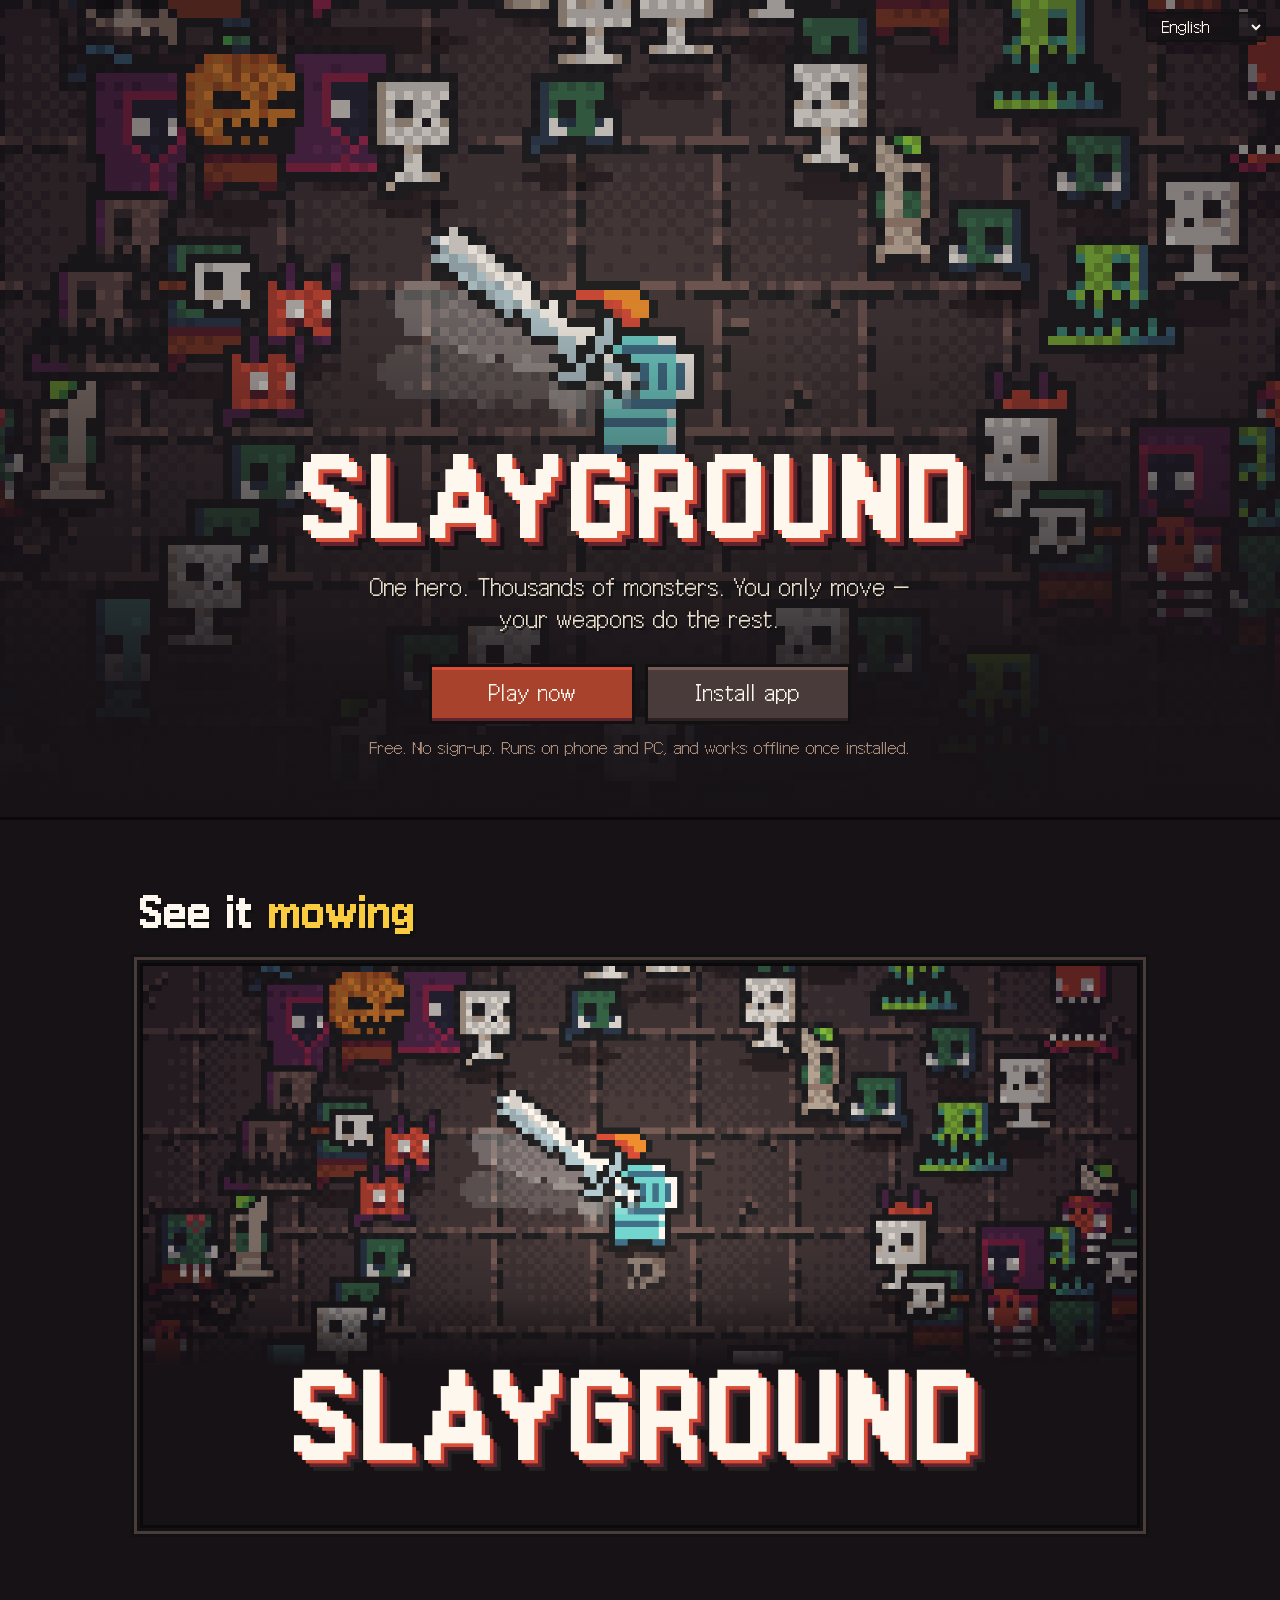
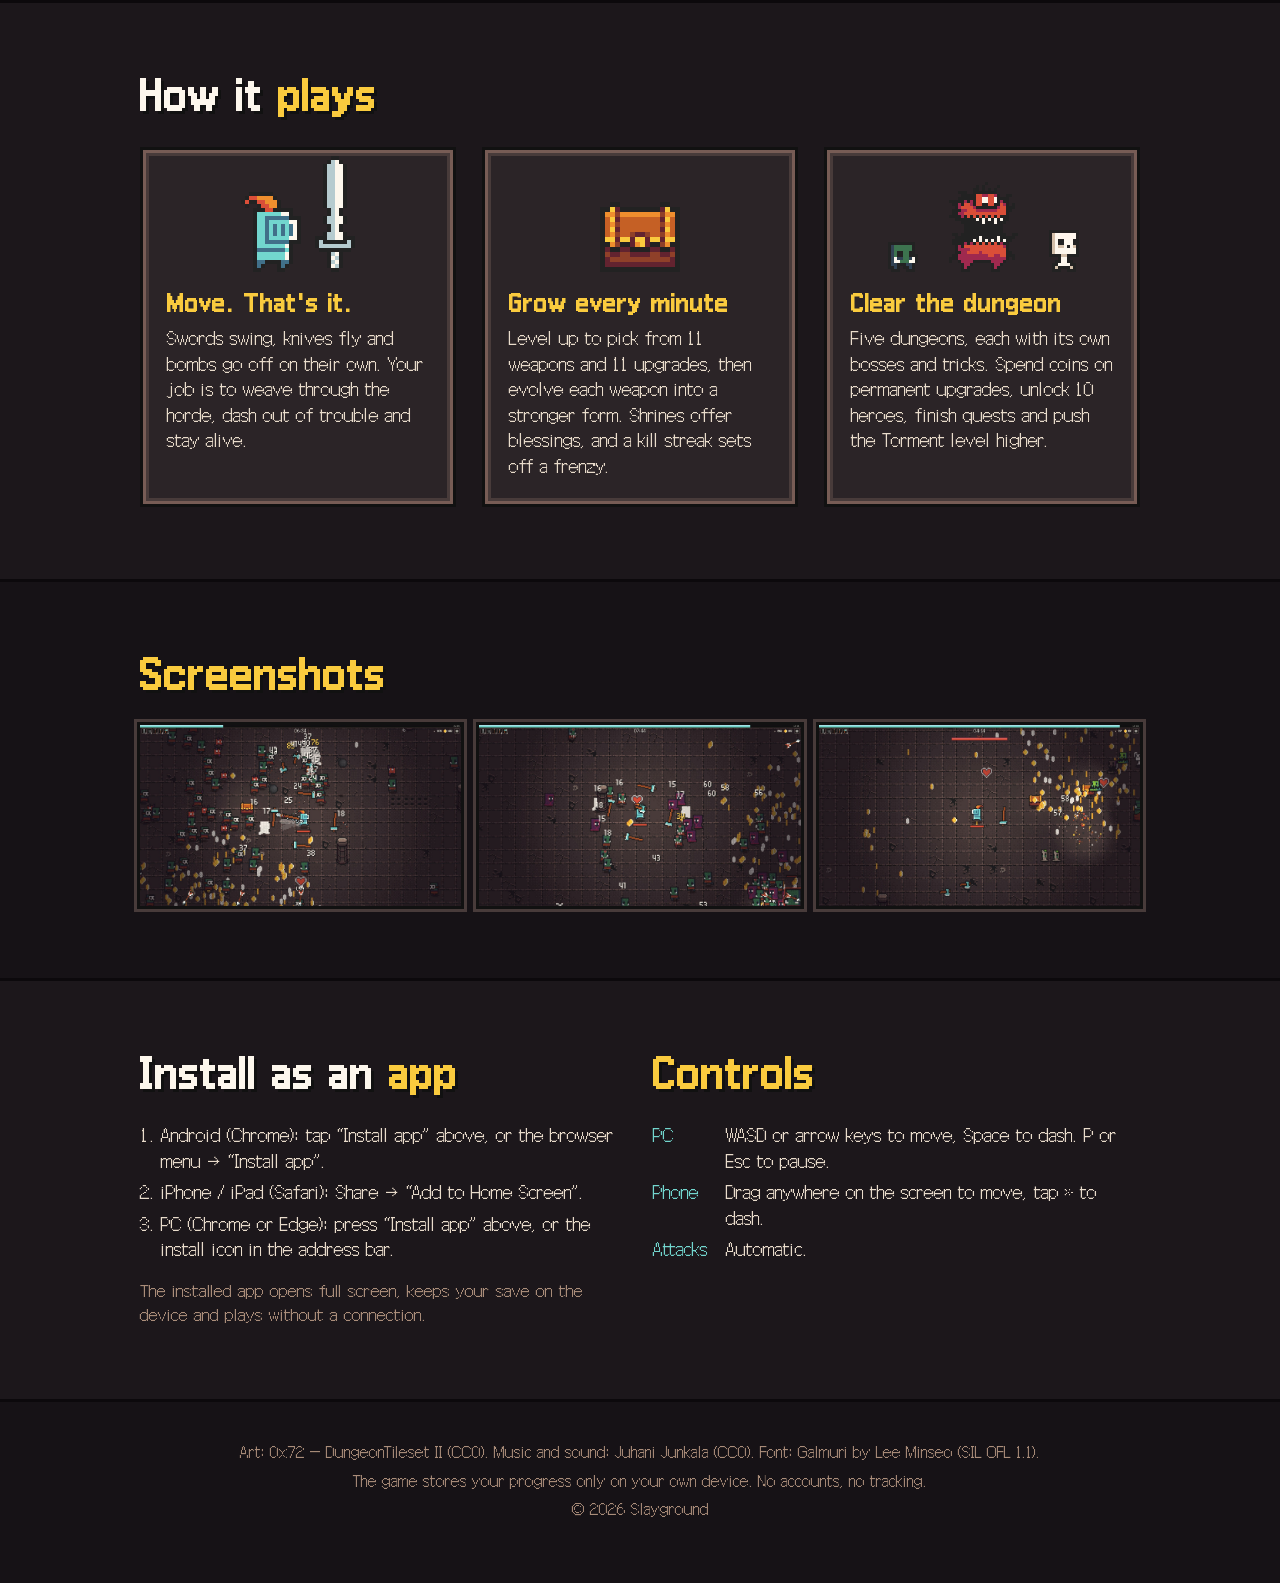
==== commit f5e02b0c: "Add files via upload" ====
--- a/index.html
+++ b/index.html
@@ -3,21 +3,21 @@
 <head>
 <meta charset="utf-8">
 <meta name="viewport" content="width=device-width,initial-scale=1">
-<title>Dungeon Mower — Free Pixel Horde Survival Game</title>
-<meta name="description" content="Dungeon Mower is a free pixel-art horde survival roguelite. One hero, thousands of monsters, 11 weapons to evolve, 10 heroes and 5 dungeons. Play in your browser or install it as an app on phone and PC. 12 languages.">
-<link rel="canonical" href="https://is2ui.github.io/dungeon-mower/">
+<title>Slayground — Free Pixel Horde Survival Game</title>
+<meta name="description" content="Slayground is a free pixel-art horde survival roguelite. One hero, thousands of monsters, 11 weapons to evolve, 10 heroes and 5 dungeons. Play in your browser or install it as an app on phone and PC. 12 languages.">
+<link rel="canonical" href="https://playslayground.github.io/">
 <meta name="theme-color" content="#161216">
 <link rel="icon" href="img/favicon.png">
 <link rel="apple-touch-icon" href="img/icon-180.png">
 <link rel="manifest" href="manifest.webmanifest">
 <meta property="og:type" content="website">
-<meta property="og:title" content="Dungeon Mower">
+<meta property="og:title" content="Slayground">
 <meta property="og:description" content="One hero. Thousands of monsters. A free pixel-art horde survival game for browser, phone and PC.">
-<meta property="og:image" content="https://is2ui.github.io/dungeon-mower/img/og.jpg">
-<meta property="og:url" content="https://is2ui.github.io/dungeon-mower/">
+<meta property="og:image" content="https://playslayground.github.io/img/og.jpg">
+<meta property="og:url" content="https://playslayground.github.io/">
 <meta name="twitter:card" content="summary_large_image">
 <script type="application/ld+json">
-{"@context":"https://schema.org","@type":"VideoGame","name":"Dungeon Mower","url":"https://is2ui.github.io/dungeon-mower/","image":"https://is2ui.github.io/dungeon-mower/img/og.jpg","description":"A free pixel-art horde survival roguelite. One hero, thousands of monsters, 11 weapons to evolve, 10 heroes and 5 dungeons.","inLanguage":["en","ko","ja","es","pt","fr","de","it","ru","tr","pl","id"],"genre":["Action","Roguelite","Horde survival"],"gamePlatform":["Web browser","Android","iOS","Windows"],"applicationCategory":"Game","operatingSystem":"Any","playMode":"SinglePlayer","offers":{"@type":"Offer","price":"0","priceCurrency":"USD"}}
+{"@context":"https://schema.org","@type":"VideoGame","name":"Slayground","url":"https://playslayground.github.io/","image":"https://playslayground.github.io/img/og.jpg","description":"A free pixel-art horde survival roguelite. One hero, thousands of monsters, 11 weapons to evolve, 10 heroes and 5 dungeons.","inLanguage":["en","ko","ja","es","pt","fr","de","it","ru","tr","pl","id"],"genre":["Action","Roguelite","Horde survival"],"gamePlatform":["Web browser","Android","iOS","Windows"],"applicationCategory":"Game","operatingSystem":"Any","playMode":"SinglePlayer","offers":{"@type":"Offer","price":"0","priceCurrency":"USD"}}
 </script>
 <style>
 @font-face{font-family:'Galmuri11';src:url('play/assets/fonts/Galmuri11.woff2') format('woff2');font-display:swap}
@@ -79,7 +79,7 @@
   <img class="bg px" src="img/hero.png" alt="" width="1920" height="1080">
   <select class="lang" id="lang" aria-label="Language"></select>
   <div class="in">
-    <h1>DUNGEON MOWER</h1>
+    <h1>SLAYGROUND</h1>
     <p class="tag" data-t="tag">One hero. Thousands of monsters. You only move — your weapons do the rest.</p>
     <div class="btns">
       <a class="btn big" href="play/" data-t="play">Play now</a>
@@ -124,9 +124,9 @@
   <div class="wrap">
     <h2 data-t="h_shots"><b>Screenshots</b></h2>
     <div class="shots">
-      <img src="img/shot-1.jpg" width="1920" height="1080" alt="Dungeon Mower gameplay: a knight surrounded by a swarm of orcs">
-      <img src="img/shot-2.jpg" width="1920" height="1080" alt="Dungeon Mower gameplay: hammers and axes spinning around the hero">
-      <img src="img/shot-3.jpg" width="1920" height="1080" alt="Dungeon Mower gameplay: boss fight with coins scattered on the floor">
+      <img src="img/shot-1.jpg" width="1920" height="1080" alt="Slayground gameplay: a knight surrounded by a swarm of orcs">
+      <img src="img/shot-2.jpg" width="1920" height="1080" alt="Slayground gameplay: hammers and axes spinning around the hero">
+      <img src="img/shot-3.jpg" width="1920" height="1080" alt="Slayground gameplay: boss fight with coins scattered on the floor">
     </div>
   </div>
 </section>
@@ -158,7 +158,7 @@
   <div class="wrap">
     <p data-t="f1">Art: 0x72 — DungeonTileset II (CC0). Music and sound: Juhani Junkala (CC0). Font: Galmuri by Lee Minseo (SIL OFL 1.1).</p>
     <p data-t="f2">The game stores your progress only on your own device. No accounts, no tracking.</p>
-    <p>© 2026 Dungeon Mower</p>
+    <p>© 2026 Slayground</p>
   </div>
 </footer>
 
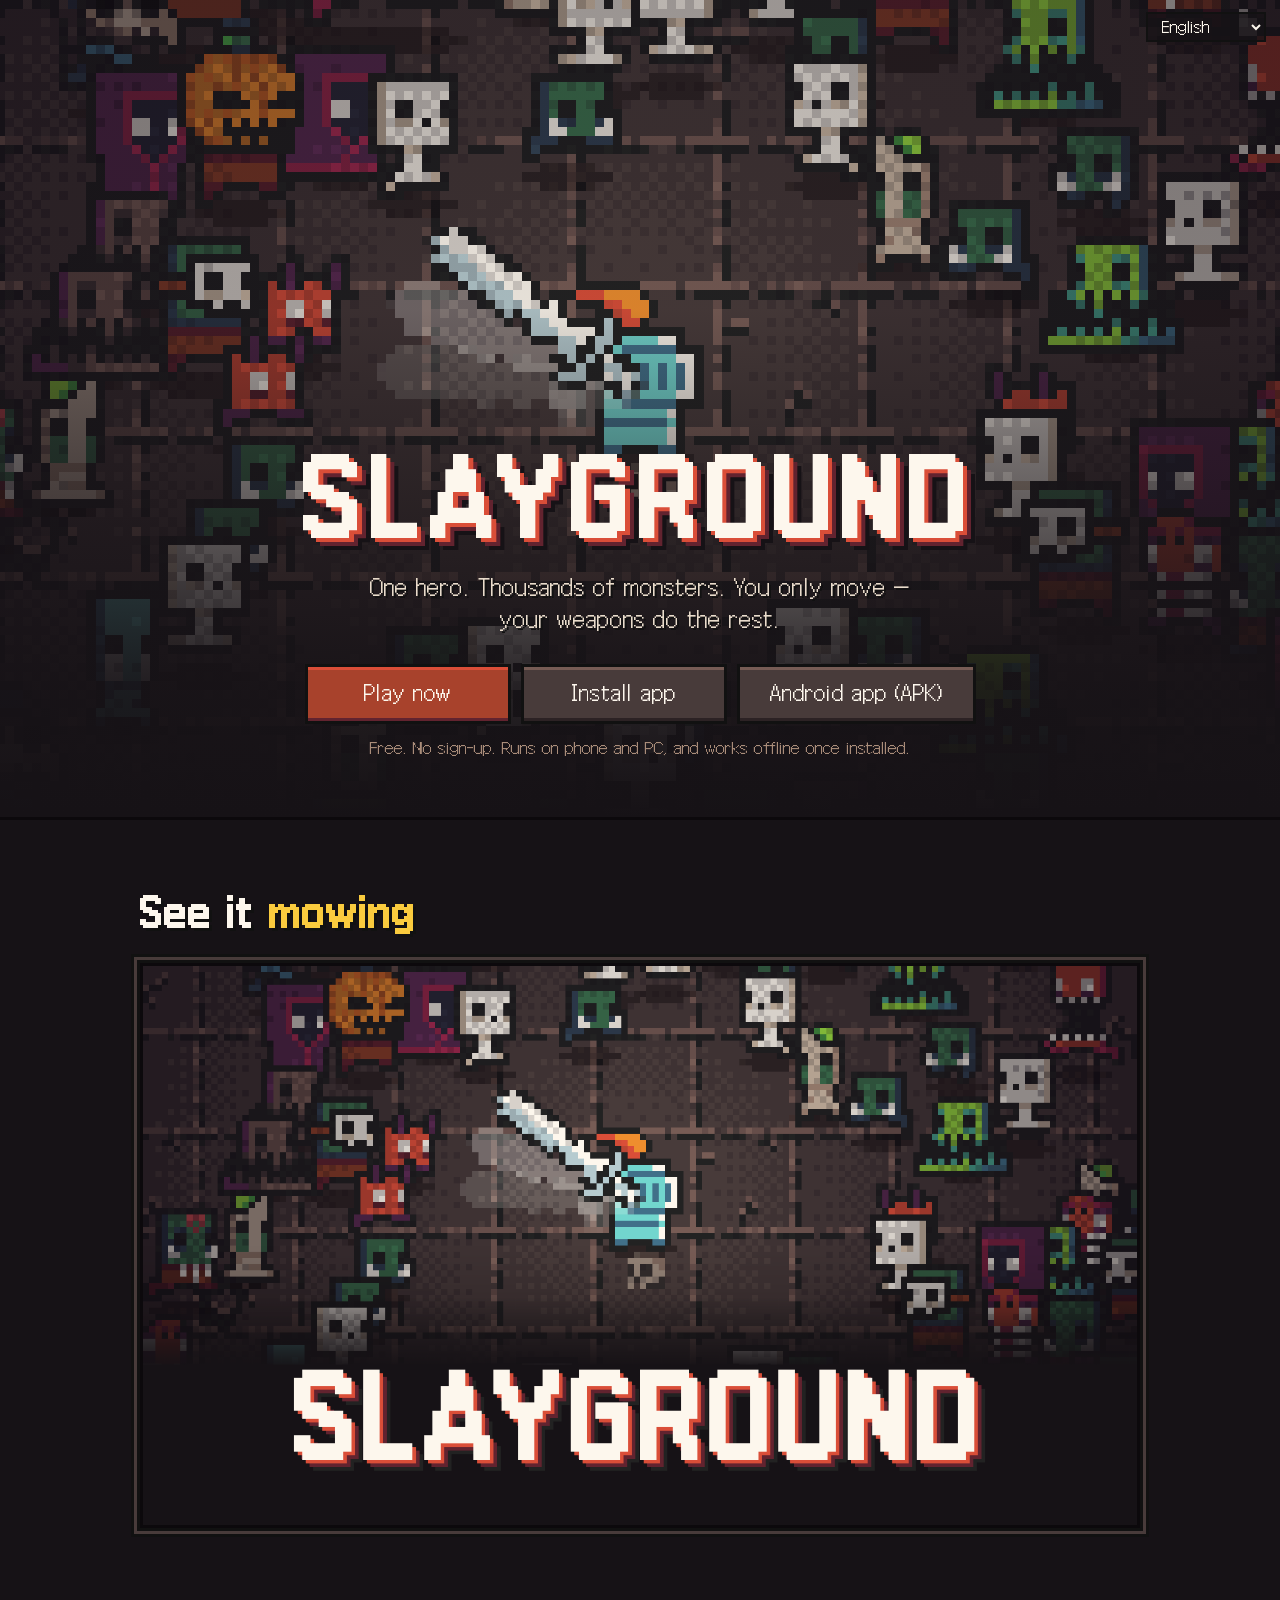
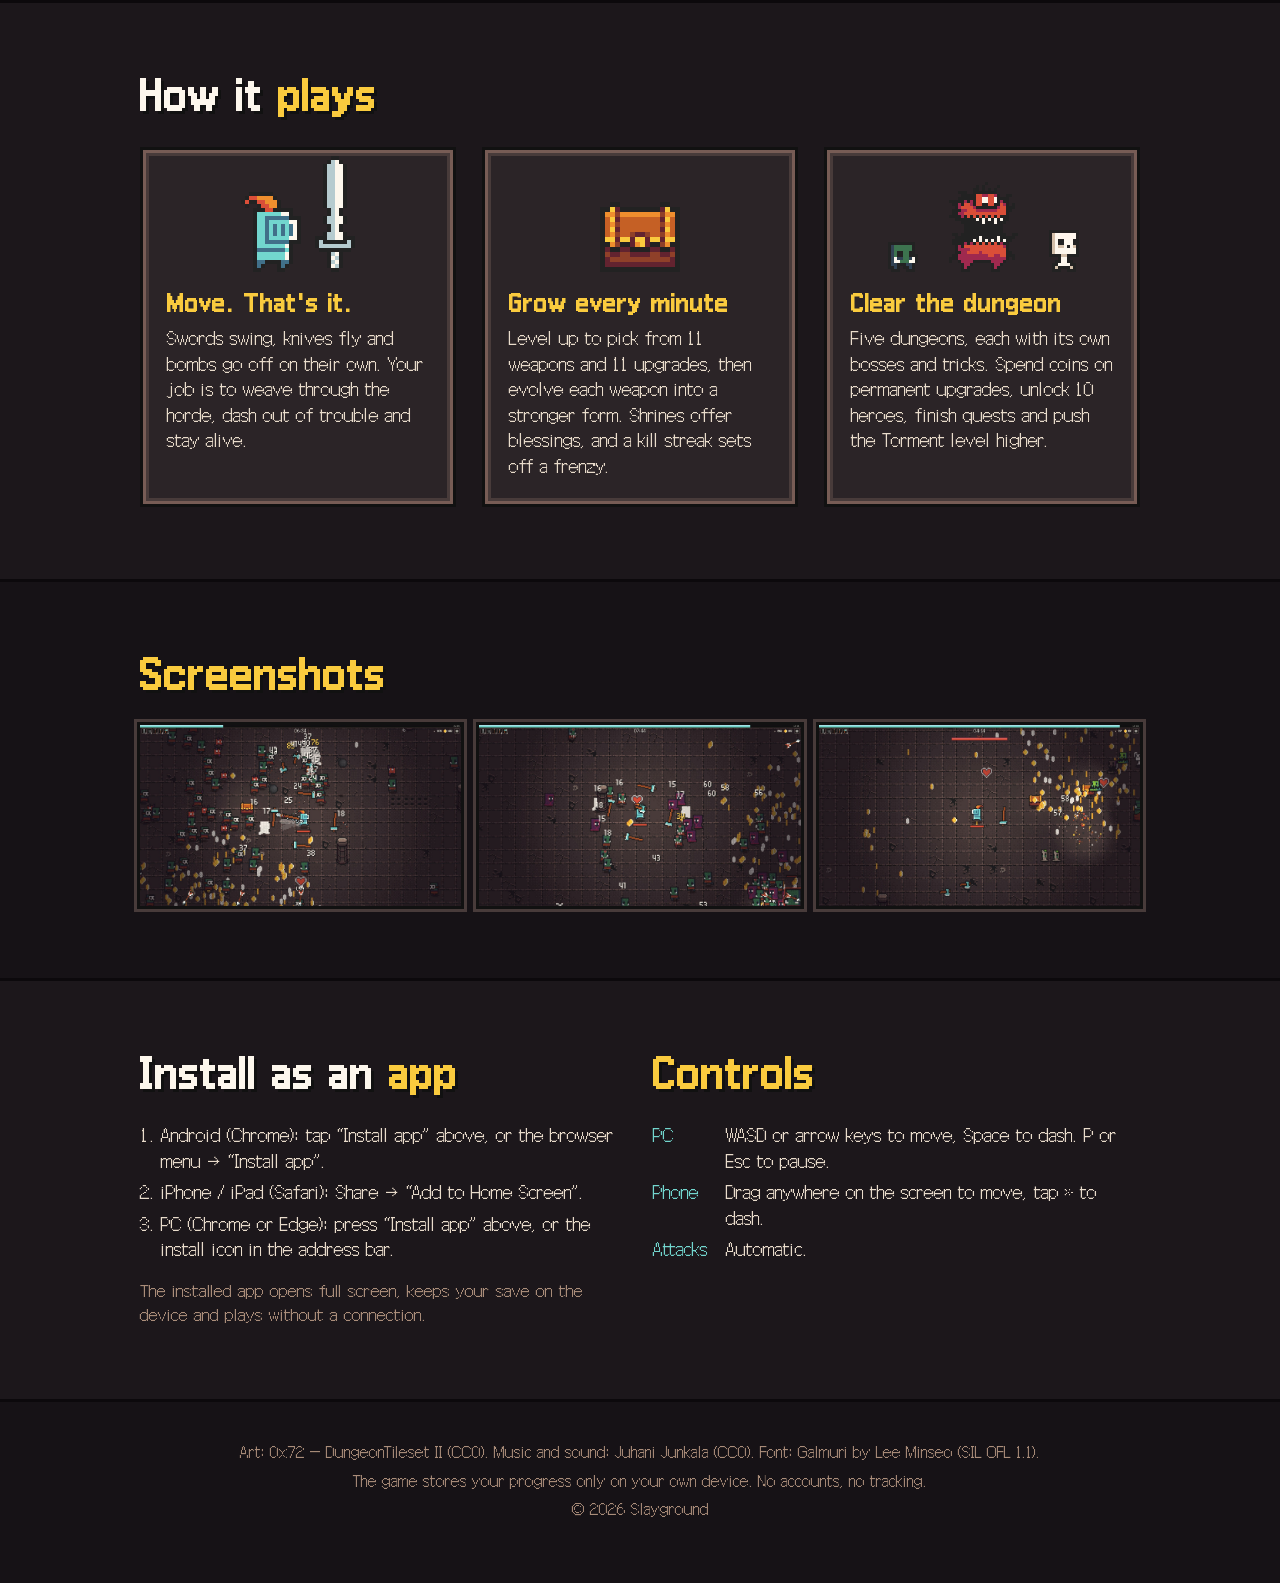
==== commit 69ca8fdc: "Add files via upload" ====
--- a/index.html
+++ b/index.html
@@ -84,6 +84,7 @@
     <div class="btns">
       <a class="btn big" href="play/" data-t="play">Play now</a>
       <button class="btn" id="install" type="button" data-t="install">Install app</button>
+      <a class="btn" id="apk" href="download/Slayground.apk" download data-t="apk">Android app (APK)</a>
     </div>
     <p class="note" data-t="note">Free. No sign-up. Runs on phone and PC, and works offline once installed.</p>
   </div>
@@ -165,6 +166,7 @@
 <script>
 (function(){
   var TR={"ko": {"_n": "한국어", "tag": "영웅 하나, 몬스터 수천 마리. 당신은 움직이기만 하면 됩니다. 공격은 무기가 알아서 합니다.", "play": "지금 플레이", "install": "앱 설치", "note": "무료. 가입 없음. 폰과 PC에서 되고, 설치하면 인터넷 없이도 됩니다.", "h_video": "이렇게 <b>쓸어버립니다</b>", "h_how": "게임 <b>방식</b>", "c1h": "움직이기만 하세요", "c1p": "검은 알아서 휘둘러지고, 단검은 날아가고, 폭탄은 터집니다. 몬스터 떼 사이를 빠져나가고, 위험하면 대시로 벗어나 살아남으세요.", "c2h": "매 분 강해집니다", "c2p": "레벨이 오르면 무기 11종과 강화 11종 중에서 고르고, 무기를 더 강한 형태로 진화시킵니다. 제단은 축복을 주고, 연속 처치는 광란을 부릅니다.", "c3h": "던전을 깨세요", "c3p": "던전은 다섯, 저마다 보스와 함정이 다릅니다. 코인으로 영구 강화를 사고, 영웅 10명을 해금하고, 퀘스트를 끝내고, 고난 단계를 올려 보세요.", "h_shots": "<b>스크린샷</b>", "h_install": "<b>앱</b>으로 설치", "i1": "안드로이드(크롬): 위의 “앱 설치”를 누르거나, 브라우저 메뉴 → “앱 설치”.", "i2": "아이폰·아이패드(사파리): 공유 → “홈 화면에 추가”.", "i3": "PC(크롬·엣지): 위의 “앱 설치”를 누르거나, 주소창의 설치 아이콘.", "i4": "설치한 앱은 전체 화면으로 열리고, 저장은 기기에 남으며, 인터넷 없이도 됩니다.", "h_ctrl": "<b>조작법</b>", "k1": "PC", "v1": "WASD 또는 방향키로 이동, 스페이스로 대시. P 또는 Esc로 일시정지.", "k2": "폰", "v2": "화면 아무 곳이나 드래그해서 이동, »를 눌러 대시.", "k3": "공격", "v3": "자동.", "f2": "진행 상황은 이 기기에만 저장됩니다. 계정도, 추적도 없습니다."}, "ja": {"_n": "日本語", "tag": "英雄はひとり、モンスターは数千。あなたは動くだけ。攻撃は武器が勝手にやってくれます。", "play": "今すぐプレイ", "install": "アプリをインストール", "note": "無料。登録不要。スマホでもPCでも動き、インストールすればオフラインでも遊べます。", "h_video": "こうやって<b>なぎ払う</b>", "h_how": "<b>遊び方</b>", "c1h": "動くだけ", "c1p": "剣は勝手に振られ、ナイフは飛び、爆弾は爆発します。群れの間をすり抜け、危ないときはダッシュで逃げて生き残りましょう。", "c2h": "毎分強くなる", "c2p": "レベルが上がるたびに11種類の武器と11種類の強化から選び、武器をより強い姿に進化させます。祭壇は祝福をくれ、連続撃破は狂乱を呼びます。", "c3h": "ダンジョンを制覇", "c3p": "ダンジョンは5つ、それぞれボスも仕掛けも違います。コインで永続強化を買い、10人の英雄を解放し、クエストをこなし、苦難の段階を上げましょう。", "h_shots": "<b>スクリーンショット</b>", "h_install": "<b>アプリ</b>として入れる", "i1": "Android（Chrome）: 上の「アプリをインストール」、またはブラウザのメニュー →「アプリをインストール」。", "i2": "iPhone / iPad（Safari）: 共有 →「ホーム画面に追加」。", "i3": "PC（Chrome / Edge）: 上の「アプリをインストール」、またはアドレスバーのインストールアイコン。", "i4": "インストールしたアプリは全画面で開き、セーブは端末に残り、オフラインでも遊べます。", "h_ctrl": "<b>操作</b>", "k1": "PC", "v1": "WASDか矢印キーで移動、スペースでダッシュ。PかEscでポーズ。", "k2": "スマホ", "v2": "画面のどこでもドラッグして移動、»でダッシュ。", "k3": "攻撃", "v3": "自動。", "f2": "進行状況はこの端末にだけ保存されます。アカウントも追跡もありません。"}, "es": {"_n": "Español", "tag": "Un héroe. Miles de monstruos. Tú solo te mueves: tus armas hacen el resto.", "play": "Jugar ahora", "install": "Instalar app", "note": "Gratis. Sin registro. Funciona en móvil y PC, y sin conexión una vez instalado.", "h_video": "Así se <b>siega</b>", "h_how": "Cómo se <b>juega</b>", "c1h": "Muévete. Nada más.", "c1p": "Las espadas cortan, los cuchillos vuelan y las bombas estallan solas. Lo tuyo es colarte entre la horda, esquivar el peligro y seguir vivo.", "c2h": "Más fuerte cada minuto", "c2p": "Al subir de nivel eliges entre 11 armas y 11 mejoras, y luego evolucionas cada arma a una forma más fuerte. Los santuarios dan bendiciones y una racha de bajas desata el frenesí.", "c3h": "Limpia la mazmorra", "c3p": "Cinco mazmorras, cada una con sus jefes y sus trampas. Gasta monedas en mejoras permanentes, desbloquea 10 héroes, cumple misiones y sube el nivel de Tormento.", "h_shots": "<b>Capturas</b>", "h_install": "Instálalo como <b>app</b>", "i1": "Android (Chrome): toca «Instalar app» arriba, o el menú del navegador → «Instalar app».", "i2": "iPhone / iPad (Safari): Compartir → «Añadir a pantalla de inicio».", "i3": "PC (Chrome o Edge): pulsa «Instalar app» arriba, o el icono de instalar de la barra de direcciones.", "i4": "La app instalada se abre a pantalla completa, guarda la partida en el dispositivo y funciona sin conexión.", "h_ctrl": "<b>Controles</b>", "k1": "PC", "v1": "WASD o flechas para moverte, Espacio para esquivar. P o Esc para pausar.", "k2": "Móvil", "v2": "Arrastra en cualquier parte para moverte, toca » para esquivar.", "k3": "Ataques", "v3": "Automáticos.", "f2": "El juego guarda tu progreso solo en tu dispositivo. Sin cuentas ni rastreo."}, "pt": {"_n": "Português", "tag": "Um herói. Milhares de monstros. Você só se move — as armas fazem o resto.", "play": "Jogar agora", "install": "Instalar app", "note": "Grátis. Sem cadastro. Roda no celular e no PC, e funciona offline depois de instalado.", "h_video": "Veja a <b>ceifa</b>", "h_how": "Como se <b>joga</b>", "c1h": "Mova-se. Só isso.", "c1p": "Espadas cortam, facas voam e bombas explodem sozinhas. Seu trabalho é costurar pela horda, esquivar do perigo e continuar vivo.", "c2h": "Mais forte a cada minuto", "c2p": "Ao subir de nível você escolhe entre 11 armas e 11 melhorias, e depois evolui cada arma para uma forma mais forte. Santuários dão bênçãos, e uma sequência de abates dispara o frenesi.", "c3h": "Limpe a masmorra", "c3p": "Cinco masmorras, cada uma com seus chefes e truques. Gaste moedas em melhorias permanentes, libere 10 heróis, conclua missões e suba o nível de Tormento.", "h_shots": "<b>Capturas de tela</b>", "h_install": "Instale como <b>app</b>", "i1": "Android (Chrome): toque em “Instalar app” acima, ou no menu do navegador → “Instalar app”.", "i2": "iPhone / iPad (Safari): Compartilhar → “Adicionar à Tela de Início”.", "i3": "PC (Chrome ou Edge): clique em “Instalar app” acima, ou no ícone de instalação na barra de endereço.", "i4": "O app instalado abre em tela cheia, guarda o progresso no aparelho e funciona sem conexão.", "h_ctrl": "<b>Controles</b>", "k1": "PC", "v1": "WASD ou setas para mover, Espaço para esquivar. P ou Esc para pausar.", "k2": "Celular", "v2": "Arraste em qualquer lugar para mover, toque em » para esquivar.", "k3": "Ataques", "v3": "Automáticos.", "f2": "O jogo guarda seu progresso apenas no seu aparelho. Sem contas, sem rastreamento."}, "fr": {"_n": "Français", "tag": "Un héros. Des milliers de monstres. Vous ne faites que bouger : vos armes font le reste.", "play": "Jouer", "install": "Installer l'appli", "note": "Gratuit. Sans inscription. Fonctionne sur mobile et PC, et hors ligne une fois installé.", "h_video": "Le <b>fauchage</b> en action", "h_how": "Comment on <b>joue</b>", "c1h": "Bougez. C'est tout.", "c1p": "Les épées frappent, les couteaux volent et les bombes explosent toutes seules. À vous de vous faufiler dans la horde, d'esquiver le danger et de rester en vie.", "c2h": "Plus fort chaque minute", "c2p": "À chaque niveau, choisissez parmi 11 armes et 11 améliorations, puis faites évoluer chaque arme. Les autels offrent des bénédictions, et une série de victimes déclenche la frénésie.", "c3h": "Nettoyez le donjon", "c3p": "Cinq donjons, chacun avec ses boss et ses pièges. Dépensez vos pièces en améliorations permanentes, débloquez 10 héros, terminez les quêtes et montez le niveau de Tourment.", "h_shots": "<b>Captures d'écran</b>", "h_install": "Installez-le comme une <b>appli</b>", "i1": "Android (Chrome) : touchez « Installer l'appli » ci-dessus, ou le menu du navigateur → « Installer l'application ».", "i2": "iPhone / iPad (Safari) : Partager → « Sur l'écran d'accueil ».", "i3": "PC (Chrome ou Edge) : cliquez sur « Installer l'appli » ci-dessus, ou sur l'icône d'installation de la barre d'adresse.", "i4": "L'appli installée s'ouvre en plein écran, garde la sauvegarde sur l'appareil et fonctionne hors ligne.", "h_ctrl": "<b>Commandes</b>", "k1": "PC", "v1": "ZQSD ou flèches pour bouger, Espace pour esquiver. P ou Échap pour la pause.", "k2": "Mobile", "v2": "Glissez n'importe où pour bouger, touchez » pour esquiver.", "k3": "Attaques", "v3": "Automatiques.", "f2": "Le jeu enregistre votre progression uniquement sur votre appareil. Ni compte, ni pistage."}, "de": {"_n": "Deutsch", "tag": "Ein Held. Tausende Monster. Du bewegst dich nur — den Rest erledigen deine Waffen.", "play": "Jetzt spielen", "install": "App installieren", "note": "Kostenlos. Ohne Anmeldung. Läuft auf Handy und PC und nach der Installation auch offline.", "h_video": "So wird <b>gemäht</b>", "h_how": "So wird <b>gespielt</b>", "c1h": "Beweg dich. Mehr nicht.", "c1p": "Schwerter schlagen, Messer fliegen und Bomben gehen von selbst hoch. Deine Aufgabe: durch die Horde schlängeln, der Gefahr ausweichen und am Leben bleiben.", "c2h": "Jede Minute stärker", "c2p": "Beim Stufenaufstieg wählst du aus 11 Waffen und 11 Verbesserungen und entwickelst jede Waffe zu einer stärkeren Form. Schreine schenken Segen, und eine Serie von Kills löst die Raserei aus.", "c3h": "Räum das Verlies", "c3p": "Fünf Verliese, jedes mit eigenen Bossen und Tücken. Gib Münzen für dauerhafte Verbesserungen aus, schalte 10 Helden frei, erledige Aufgaben und treibe die Qual-Stufe nach oben.", "h_shots": "<b>Screenshots</b>", "h_install": "Als <b>App</b> installieren", "i1": "Android (Chrome): oben auf „App installieren“ tippen oder im Browsermenü → „App installieren“.", "i2": "iPhone / iPad (Safari): Teilen → „Zum Home-Bildschirm“.", "i3": "PC (Chrome oder Edge): oben auf „App installieren“ klicken oder auf das Installationssymbol in der Adressleiste.", "i4": "Die installierte App öffnet sich im Vollbild, speichert auf dem Gerät und läuft ohne Verbindung.", "h_ctrl": "<b>Steuerung</b>", "k1": "PC", "v1": "WASD oder Pfeiltasten zum Bewegen, Leertaste zum Ausweichen. P oder Esc für Pause.", "k2": "Handy", "v2": "Irgendwo ziehen zum Bewegen, » tippen zum Ausweichen.", "k3": "Angriffe", "v3": "Automatisch.", "f2": "Das Spiel speichert deinen Fortschritt nur auf deinem Gerät. Keine Konten, kein Tracking."}, "it": {"_n": "Italiano", "tag": "Un eroe. Migliaia di mostri. Tu ti muovi soltanto: al resto pensano le armi.", "play": "Gioca ora", "install": "Installa l'app", "note": "Gratis. Senza registrazione. Funziona su telefono e PC, e offline una volta installato.", "h_video": "Guarda come si <b>falcia</b>", "h_how": "Come si <b>gioca</b>", "c1h": "Muoviti. Tutto qui.", "c1p": "Le spade colpiscono, i coltelli volano e le bombe esplodono da sole. A te resta infilarti nell'orda, schivare il pericolo e restare vivo.", "c2h": "Più forte ogni minuto", "c2p": "A ogni livello scegli tra 11 armi e 11 potenziamenti, poi evolvi ogni arma in una forma più forte. I santuari danno benedizioni e una serie di uccisioni scatena la frenesia.", "c3h": "Ripulisci il dungeon", "c3p": "Cinque dungeon, ognuno con i suoi boss e i suoi tranelli. Spendi monete in potenziamenti permanenti, sblocca 10 eroi, completa le missioni e alza il livello di Tormento.", "h_shots": "<b>Schermate</b>", "h_install": "Installalo come <b>app</b>", "i1": "Android (Chrome): tocca «Installa l'app» qui sopra, oppure il menu del browser → «Installa app».", "i2": "iPhone / iPad (Safari): Condividi → «Aggiungi alla schermata Home».", "i3": "PC (Chrome o Edge): premi «Installa l'app» qui sopra, oppure l'icona di installazione nella barra degli indirizzi.", "i4": "L'app installata si apre a schermo intero, salva sul dispositivo e funziona senza connessione.", "h_ctrl": "<b>Comandi</b>", "k1": "PC", "v1": "WASD o frecce per muoverti, Spazio per scattare. P o Esc per la pausa.", "k2": "Telefono", "v2": "Trascina ovunque per muoverti, tocca » per scattare.", "k3": "Attacchi", "v3": "Automatici.", "f2": "Il gioco salva i progressi solo sul tuo dispositivo. Niente account, niente tracciamento."}, "ru": {"_n": "Русский", "tag": "Один герой. Тысячи монстров. Вы только двигаетесь — остальное делает оружие.", "play": "Играть", "install": "Установить приложение", "note": "Бесплатно. Без регистрации. Работает на телефоне и ПК, а после установки — и без интернета.", "h_video": "Вот так тут <b>косят</b>", "h_how": "Как в это <b>играть</b>", "c1h": "Двигайтесь. И всё.", "c1p": "Мечи рубят, ножи летят, бомбы взрываются сами. Ваше дело — лавировать в толпе, уходить рывком от опасности и оставаться в живых.", "c2h": "Сильнее с каждой минутой", "c2p": "С каждым уровнем выбирайте из 11 видов оружия и 11 улучшений, а затем превращайте оружие в более сильную форму. Алтари дают благословения, а серия убийств вызывает неистовство.", "c3h": "Зачистите подземелье", "c3p": "Пять подземелий, в каждом свои боссы и ловушки. Тратьте монеты на постоянные улучшения, откройте 10 героев, выполняйте задания и поднимайте уровень Мучения.", "h_shots": "<b>Скриншоты</b>", "h_install": "Установите как <b>приложение</b>", "i1": "Android (Chrome): нажмите «Установить приложение» выше или меню браузера → «Установить приложение».", "i2": "iPhone / iPad (Safari): «Поделиться» → «На экран „Домой“».", "i3": "ПК (Chrome или Edge): нажмите «Установить приложение» выше или значок установки в адресной строке.", "i4": "Установленное приложение открывается на весь экран, хранит сохранение на устройстве и работает без сети.", "h_ctrl": "<b>Управление</b>", "k1": "ПК", "v1": "WASD или стрелки — движение, пробел — рывок. P или Esc — пауза.", "k2": "Телефон", "v2": "Ведите пальцем по экрану, чтобы идти, нажмите » для рывка.", "k3": "Атаки", "v3": "Автоматические.", "f2": "Игра хранит прогресс только на вашем устройстве. Ни аккаунтов, ни слежки."}, "tr": {"_n": "Türkçe", "tag": "Tek kahraman. Binlerce canavar. Sen yalnızca hareket et — gerisini silahların halleder.", "play": "Hemen oyna", "install": "Uygulamayı yükle", "note": "Ücretsiz. Kayıt yok. Telefonda ve bilgisayarda çalışır, yüklendikten sonra internetsiz de oynanır.", "h_video": "İşte böyle <b>biçilir</b>", "h_how": "Nasıl <b>oynanır</b>", "c1h": "Hareket et. O kadar.", "c1p": "Kılıçlar savrulur, bıçaklar uçar, bombalar kendiliğinden patlar. Senin işin sürünün arasından sıyrılmak, tehlikeden atılarak kaçmak ve hayatta kalmak.", "c2h": "Her dakika daha güçlü", "c2p": "Seviye atladıkça 11 silah ve 11 geliştirme arasından seç, sonra her silahı daha güçlü haline evrimleştir. Sunaklar bereket verir, öldürme serisi çılgınlığı başlatır.", "c3h": "Zindanı temizle", "c3p": "Beş zindan, her birinin kendi patronları ve tuzakları var. Altınlarını kalıcı geliştirmelere harca, 10 kahramanı aç, görevleri bitir ve Azap seviyesini yükselt.", "h_shots": "<b>Ekran görüntüleri</b>", "h_install": "<b>Uygulama</b> olarak yükle", "i1": "Android (Chrome): yukarıdaki “Uygulamayı yükle”ye dokun ya da tarayıcı menüsü → “Uygulamayı yükle”.", "i2": "iPhone / iPad (Safari): Paylaş → “Ana Ekrana Ekle”.", "i3": "Bilgisayar (Chrome ya da Edge): yukarıdaki “Uygulamayı yükle”ye ya da adres çubuğundaki yükleme simgesine tıkla.", "i4": "Yüklenen uygulama tam ekran açılır, kaydı cihazda tutar ve bağlantı olmadan çalışır.", "h_ctrl": "<b>Kontroller</b>", "k1": "PC", "v1": "Hareket için WASD ya da ok tuşları, atılmak için Boşluk. Duraklatmak için P ya da Esc.", "k2": "Telefon", "v2": "Hareket için ekranda herhangi bir yeri sürükle, atılmak için » tuşuna dokun.", "k3": "Saldırılar", "v3": "Otomatik.", "f2": "Oyun ilerlemeni yalnızca kendi cihazında saklar. Hesap yok, takip yok."}, "pl": {"_n": "Polski", "tag": "Jeden bohater. Tysiące potworów. Ty się tylko ruszasz — resztę robi broń.", "play": "Graj teraz", "install": "Zainstaluj aplikację", "note": "Za darmo. Bez rejestracji. Działa na telefonie i komputerze, a po instalacji także bez internetu.", "h_video": "Tak się tu <b>kosi</b>", "h_how": "Jak się w to <b>gra</b>", "c1h": "Ruszaj się. To wszystko.", "c1p": "Miecze tną, noże lecą, a bomby wybuchają same. Twoje zadanie: lawirować w hordzie, zrywem uciekać z opresji i przeżyć.", "c2h": "Z każdą minutą silniej", "c2p": "Z każdym poziomem wybierasz spośród 11 broni i 11 ulepszeń, a potem zmieniasz broń w silniejszą formę. Kapliczki dają błogosławieństwa, a seria zabójstw wywołuje szał.", "c3h": "Wyczyść loch", "c3p": "Pięć lochów, każdy z własnymi bossami i pułapkami. Wydawaj monety na trwałe ulepszenia, odblokuj 10 bohaterów, wykonuj zadania i podnoś poziom Udręki.", "h_shots": "<b>Zrzuty ekranu</b>", "h_install": "Zainstaluj jako <b>aplikację</b>", "i1": "Android (Chrome): dotknij „Zainstaluj aplikację” powyżej albo menu przeglądarki → „Zainstaluj aplikację”.", "i2": "iPhone / iPad (Safari): Udostępnij → „Do ekranu początkowego”.", "i3": "Komputer (Chrome lub Edge): kliknij „Zainstaluj aplikację” powyżej albo ikonę instalacji w pasku adresu.", "i4": "Zainstalowana aplikacja otwiera się na pełnym ekranie, trzyma zapis na urządzeniu i działa bez sieci.", "h_ctrl": "<b>Sterowanie</b>", "k1": "PC", "v1": "WASD lub strzałki — ruch, spacja — zryw. P lub Esc — pauza.", "k2": "Telefon", "v2": "Przeciągnij w dowolnym miejscu, aby się ruszać, dotknij », aby zrobić zryw.", "k3": "Ataki", "v3": "Automatyczne.", "f2": "Gra zapisuje postępy tylko na twoim urządzeniu. Bez kont i bez śledzenia."}, "id": {"_n": "Indonesia", "tag": "Satu pahlawan. Ribuan monster. Kamu cukup bergerak — sisanya urusan senjatamu.", "play": "Main sekarang", "install": "Pasang aplikasi", "note": "Gratis. Tanpa daftar. Jalan di ponsel dan PC, dan bisa dimainkan tanpa internet setelah dipasang.", "h_video": "Begini cara <b>membabat</b>", "h_how": "Cara <b>bermain</b>", "c1h": "Bergerak. Itu saja.", "c1p": "Pedang menebas, pisau melesat, dan bom meledak dengan sendirinya. Tugasmu menyelinap di antara gerombolan, melesat keluar dari bahaya, dan tetap hidup.", "c2h": "Makin kuat tiap menit", "c2p": "Tiap naik level, pilih dari 11 senjata dan 11 peningkatan, lalu evolusikan tiap senjata ke bentuk yang lebih kuat. Altar memberi berkah, dan rentetan kill memicu amukan.", "c3h": "Bersihkan dungeon", "c3p": "Lima dungeon, masing-masing dengan bos dan jebakannya sendiri. Pakai koin untuk peningkatan permanen, buka 10 pahlawan, selesaikan misi, dan naikkan tingkat Siksaan.", "h_shots": "<b>Tangkapan layar</b>", "h_install": "Pasang sebagai <b>aplikasi</b>", "i1": "Android (Chrome): ketuk “Pasang aplikasi” di atas, atau menu browser → “Instal aplikasi”.", "i2": "iPhone / iPad (Safari): Bagikan → “Tambah ke Layar Utama”.", "i3": "PC (Chrome atau Edge): klik “Pasang aplikasi” di atas, atau ikon pasang di bilah alamat.", "i4": "Aplikasi yang terpasang terbuka layar penuh, menyimpan progres di perangkat, dan jalan tanpa koneksi.", "h_ctrl": "<b>Kontrol</b>", "k1": "PC", "v1": "WASD atau panah untuk bergerak, Spasi untuk melesat. P atau Esc untuk jeda.", "k2": "Ponsel", "v2": "Seret di mana saja untuk bergerak, ketuk » untuk melesat.", "k3": "Serangan", "v3": "Otomatis.", "f2": "Game ini menyimpan progresmu hanya di perangkatmu. Tanpa akun, tanpa pelacakan."}};
+  (function(){var AP={"ko": "안드로이드 앱(APK)", "ja": "Androidアプリ（APK）", "es": "App Android (APK)", "pt": "App Android (APK)", "fr": "Appli Android (APK)", "de": "Android-App (APK)", "it": "App Android (APK)", "ru": "Приложение Android (APK)", "tr": "Android uygulaması (APK)", "pl": "Aplikacja Android (APK)", "id": "Aplikasi Android (APK)"};for(var l in AP)if(TR[l])TR[l].apk=AP[l];})();
   var EN={_n:'English'},els=document.querySelectorAll('[data-t]'),sel=document.getElementById('lang');
   els.forEach(function(e){EN[e.dataset.t]=e.innerHTML;}); TR.en=EN;
   ['en','ko','ja','es','pt','fr','de','it','ru','tr','pl','id'].forEach(function(k){var o=document.createElement('option');o.value=k;o.textContent=TR[k]._n;sel.appendChild(o);});
